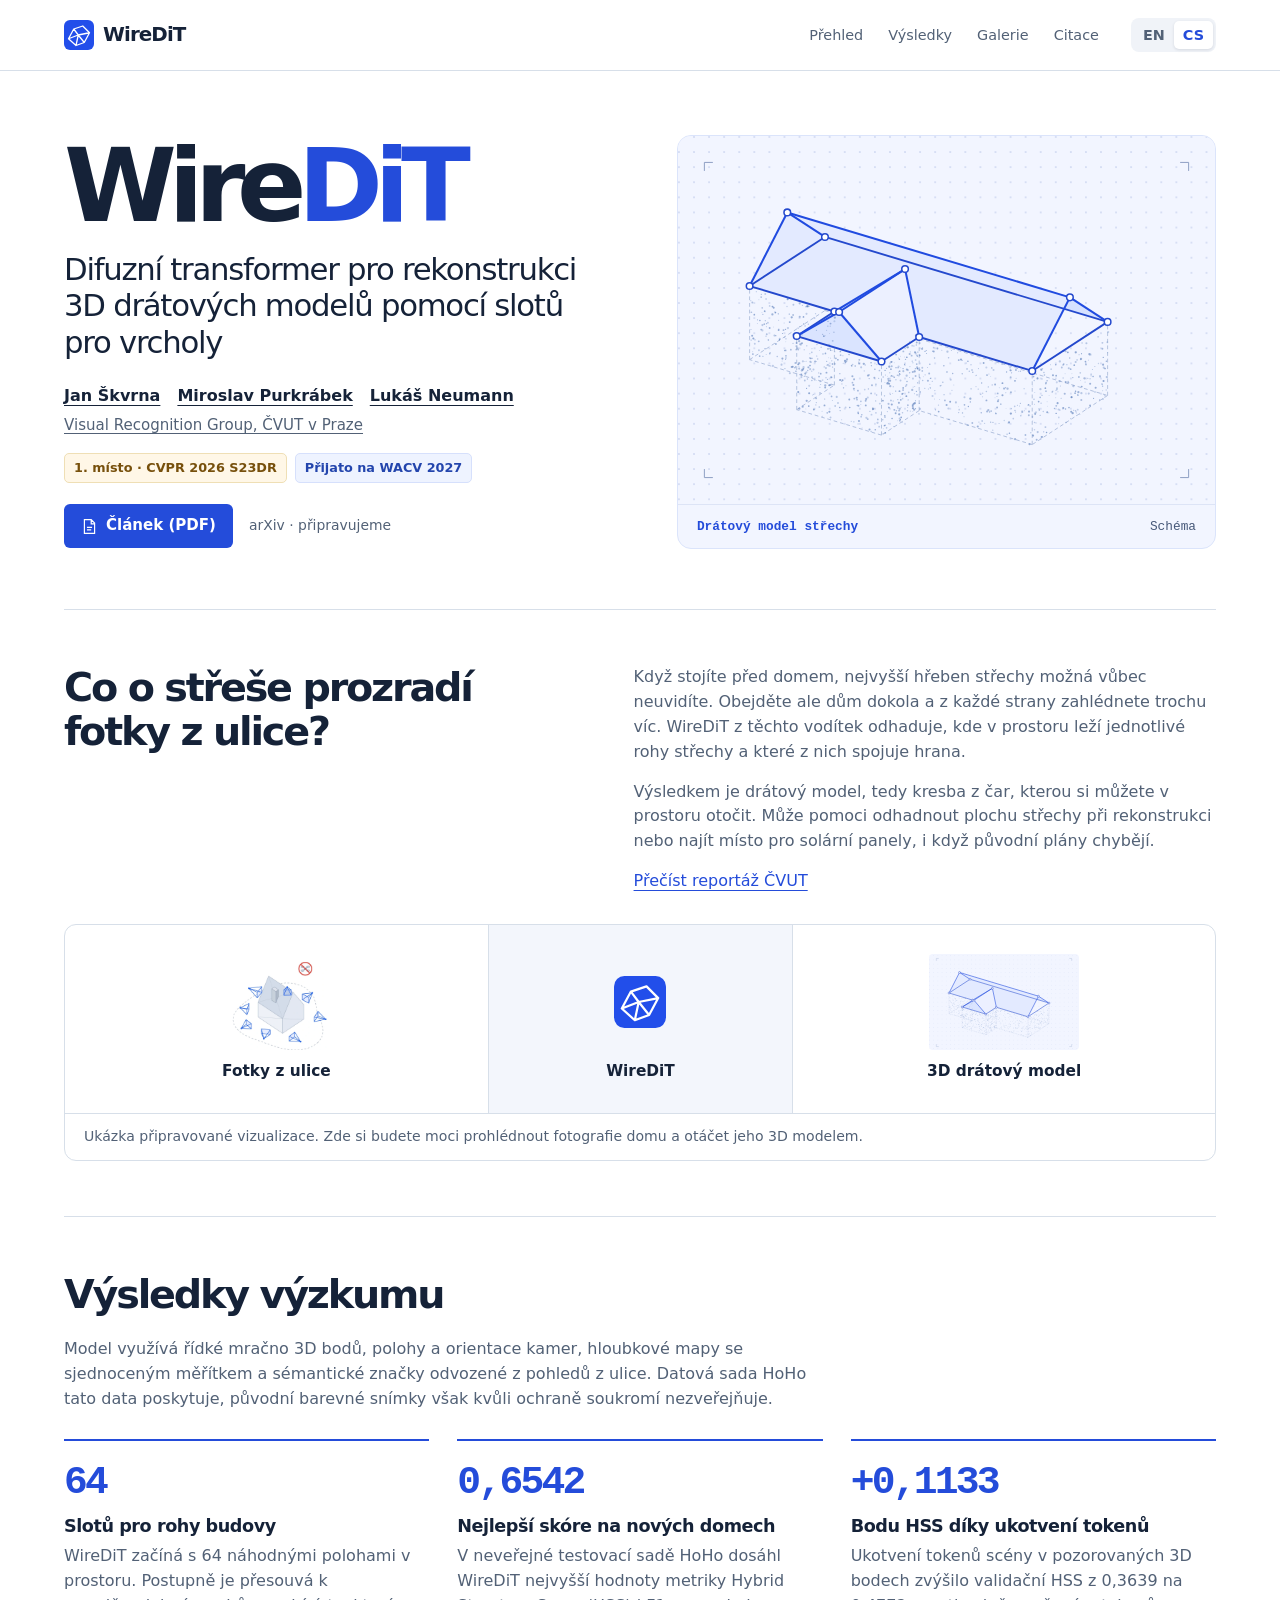
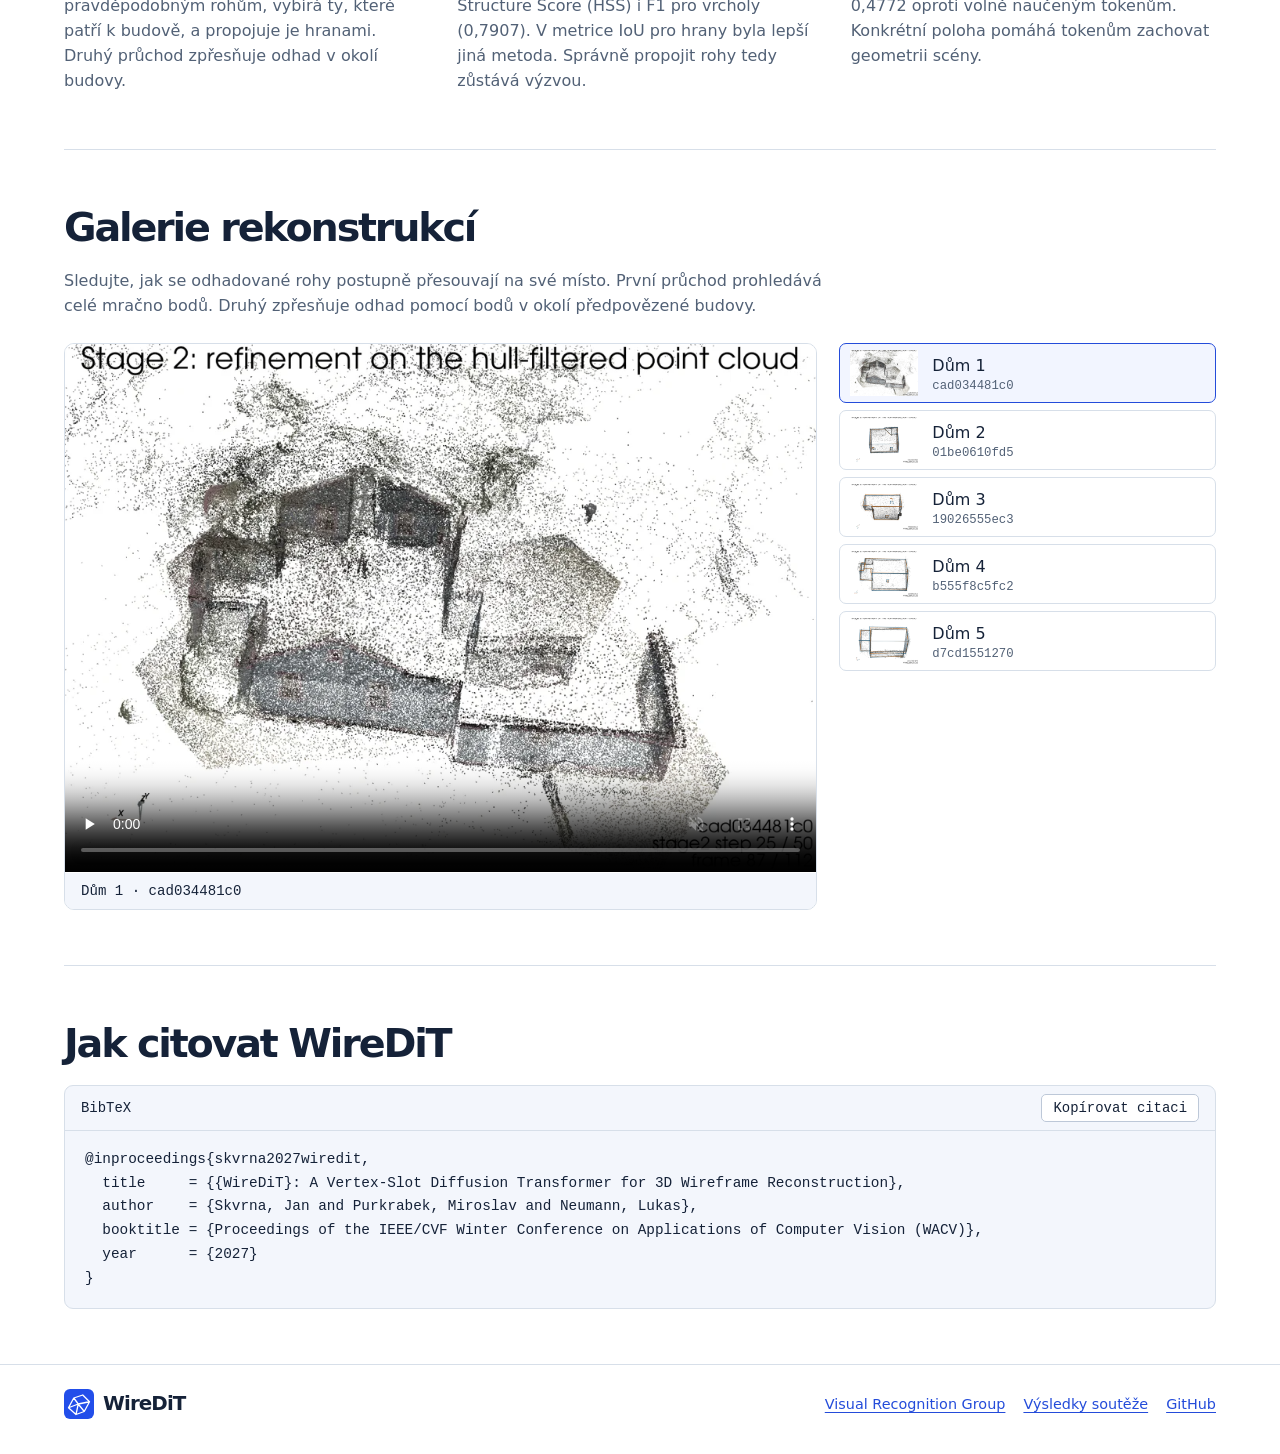
==== cs/index.html @ dc3fe250 "Publish the bilingual WireDiT project website and reconstruction gallery" ====
<!doctype html>
<html lang="cs">
<head>
<meta charset="utf-8">
<meta name="viewport" content="width=device-width,initial-scale=1">
<title>WireDiT · Difuzní transformer pro rekonstrukci 3D drátových modelů pomocí slotů pro vrcholy</title>
<meta name="description" content="WireDiT odhaduje rohy a hrany střechy ze záběrů pořízených z ulice. Prohlédněte si metodu a sledujte rekonstrukci pěti domů.">
<link rel="icon" href="../assets/mark.svg">
<link rel="stylesheet" href="../style.css">
<link rel="canonical" href="/WireDiT/cs/">
<link rel="alternate" hreflang="en" href="/WireDiT/">
<link rel="alternate" hreflang="cs" href="/WireDiT/cs/">
<script src="../language.js">
</script>
<script defer src="../site.js">
</script>
</head>
<body>
<header>
<div class="wrap top">
<a class="brand" href="#top">
<img alt="" src="../assets/mark.svg">WireDiT</a>
<nav aria-label="Sekce stránky">
<a href="#overview">Přehled</a>
<a href="#findings">Výsledky</a>
<a href="#gallery">Galerie</a>
<a href="#citation">Citace</a>
</nav>
<div class="lang" aria-label="Jazyk">
<a data-lang="en" lang="en" aria-label="English"  href="../?lang=en">EN</a>
<a data-lang="cs" lang="cs" aria-label="Čeština" aria-current="true" href="../cs/?lang=cs">CS</a>
</div>
</div>
</header>
<main class="wrap" id="top">
<section class="hero">
<div>
<h1>Wire<span>DiT</span>
</h1>
<p class="subtitle">Difuzní transformer pro rekonstrukci 3D drátových modelů pomocí slotů pro vrcholy</p>
<div class="authors">
<a href="https://jskvrna.github.io/">Jan Škvrna</a>
<a href="https://mirapurkrabek.github.io/">Miroslav Purkrábek</a>
<a href="https://cmp.felk.cvut.cz/~neumann/">Lukáš Neumann</a>
</div>
<a class="aff" href="https://vrg.fel.cvut.cz/">Visual Recognition Group, ČVUT v Praze</a>
<div class="badges">
<a class="badge award" href="https://s23dr.github.io/2026/prizes.html">1. místo · CVPR 2026 S23DR</a>
<span class="badge">Přijato na WACV 2027</span>
</div>
<div class="actions">
<a class="button" href="../assets/WireDiT.pdf">
<svg viewBox="0 0 20 20" fill="none" stroke="currentColor" stroke-width="1.4" aria-hidden="true">
<path d="M4 2h8l4 4v12H4z M12 2v5h4M7 11h6m-6 3h5"/>
</svg>Článek (PDF)</a>
<span class="pending">arXiv · připravujeme</span>
</div>
</div>
<figure>
<img src="../assets/roof.svg" width="570" height="390" style="height:auto" alt="Axonometrická kresba sedlové střechy s propojenými vrcholy a řídkým mračnem bodů fasády.">
<figcaption>
<span class="blue-line">Drátový model střechy</span>
<span>Schéma</span>
</figcaption>
</figure>
</section>
<section id="overview" class="section">
<div class="intro">
<h2>Co o střeše prozradí fotky z ulice?</h2>
<div>
<p>Když stojíte před domem, nejvyšší hřeben střechy možná vůbec neuvidíte. Obejděte ale dům dokola a z každé strany zahlédnete trochu víc. WireDiT z těchto vodítek odhaduje, kde v prostoru leží jednotlivé rohy střechy a které z nich spojuje hrana.</p>
<p>Výsledkem je drátový model, tedy kresba z čar, kterou si můžete v prostoru otočit. Může pomoci odhadnout plochu střechy při rekonstrukci nebo najít místo pro solární panely, i když původní plány chybějí.</p>
<a href="https://fel.cvut.cz/cs/aktualne/novinky/84587-staci-vyfotit-dum-a-ai-dopocita-strechu-doktorandi-fel-cvut-zvitezili-v-prestizni-svetove-soutezi">Přečíst reportáž ČVUT</a>
</div>
</div>
<figure class="pipeline">
<div class="stages">
<div class="stage">
<img src="../assets/paper-capture.webp" alt="">
<b>Fotky z ulice</b>
</div>
<div class="stage mid">
<img alt="" src="../assets/mark.svg">
<b>WireDiT</b>
</div>
<div class="stage out">
<img src="../assets/roof.svg" alt="">
<b>3D drátový model</b>
</div>
</div>
<figcaption>Ukázka připravované vizualizace. Zde si budete moci prohlédnout fotografie domu a otáčet jeho 3D modelem.</figcaption>
</figure>
</section>
<section class="section" id="findings">
<h2>Výsledky výzkumu</h2>
<p>Model využívá řídké mračno 3D bodů, polohy a orientace kamer, hloubkové mapy se sjednoceným měřítkem a sémantické značky odvozené z pohledů z ulice. Datová sada HoHo tato data poskytuje, původní barevné snímky však kvůli ochraně soukromí nezveřejňuje.</p>
<div class="findings">
<article class="finding">
<strong>64</strong>
<h3>Slotů pro rohy budovy</h3>
<p>WireDiT začíná s 64 náhodnými polohami v prostoru. Postupně je přesouvá k pravděpodobným rohům, vybírá ty, které patří k budově, a propojuje je hranami. Druhý průchod zpřesňuje odhad v okolí budovy.</p>
</article>
<article class="finding">
<strong>0,6542</strong>
<h3>Nejlepší skóre na nových domech</h3>
<p>V neveřejné testovací sadě HoHo dosáhl WireDiT nejvyšší hodnoty metriky Hybrid Structure Score (HSS) i F1 pro vrcholy (0,7907). V metrice IoU pro hrany byla lepší jiná metoda. Správně propojit rohy tedy zůstává výzvou.</p>
</article>
<article class="finding">
<strong>+0,1133</strong>
<h3>Bodu HSS díky ukotvení tokenů</h3>
<p>Ukotvení tokenů scény v pozorovaných 3D bodech zvýšilo validační HSS z 0,3639 na 0,4772 oproti volně naučeným tokenům. Konkrétní poloha pomáhá tokenům zachovat geometrii scény.</p>
</article>
</div>
</section>
<section class="section" id="gallery">
<h2>Galerie rekonstrukcí</h2>
<p>Sledujte, jak se odhadované rohy postupně přesouvají na své místo. První průchod prohledává celé mračno bodů. Druhý zpřesňuje odhad pomocí bodů v okolí předpovězené budovy.</p>
<div class="gallery" data-assets="../assets/">
<figure class="player">
<video controls playsinline muted loop preload="none" aria-labelledby="scene-title" poster="../assets/cad034481c0.webp" src="../assets/cad034481c0.mp4">
</video>
<figcaption id="scene-title" aria-live="polite">Dům 1 · cad034481c0</figcaption>
</figure>
<div class="choices" role="group" aria-label="Výběr rekonstrukce">
<button type="button" data-id="cad034481c0" data-label="Dům 1" aria-pressed="true">
<img alt="" loading="lazy" src="../assets/cad034481c0.webp">
<span>Dům 1<small>cad034481c0</small>
</span>
</button>
<button type="button" data-id="01be0610fd5" data-label="Dům 2" aria-pressed="false">
<img alt="" loading="lazy" src="../assets/01be0610fd5.webp">
<span>Dům 2<small>01be0610fd5</small>
</span>
</button>
<button type="button" data-id="19026555ec3" data-label="Dům 3" aria-pressed="false">
<img alt="" loading="lazy" src="../assets/19026555ec3.webp">
<span>Dům 3<small>19026555ec3</small>
</span>
</button>
<button type="button" data-id="b555f8c5fc2" data-label="Dům 4" aria-pressed="false">
<img alt="" loading="lazy" src="../assets/b555f8c5fc2.webp">
<span>Dům 4<small>b555f8c5fc2</small>
</span>
</button>
<button type="button" data-id="d7cd1551270" data-label="Dům 5" aria-pressed="false">
<img alt="" loading="lazy" src="../assets/d7cd1551270.webp">
<span>Dům 5<small>d7cd1551270</small>
</span>
</button>
</div>
</div>
</section>
<section class="section" id="citation">
<h2>Jak citovat WireDiT</h2>
<div class="citation">
<div class="cithead">
<span>BibTeX</span>
<button id="copy" type="button" data-ok="Zkopírováno" data-fail="Označte text a zkopírujte jej" aria-live="polite">Kopírovat citaci</button>
</div>
<pre id="bib">@inproceedings{skvrna2027wiredit,
  title     = {{WireDiT}: A Vertex-Slot Diffusion Transformer for 3D Wireframe Reconstruction},
  author    = {Skvrna, Jan and Purkrabek, Miroslav and Neumann, Lukas},
  booktitle = {Proceedings of the IEEE/CVF Winter Conference on Applications of Computer Vision (WACV)},
  year      = {2027}
}</pre>
</div>
</section>
</main>
<footer>
<div class="wrap">
<a class="brand" href="#top">
<img alt="" src="../assets/mark.svg">WireDiT</a>
<div class="links">
<a href="https://vrg.fel.cvut.cz/">Visual Recognition Group</a>
<a href="https://s23dr.github.io/2026/prizes.html">Výsledky soutěže</a>
<a href="https://github.com/jskvrna/WireDiT">GitHub</a>
</div>
</div>
</footer>
</body>
</html>
---- style.css ----
:root {
  color-scheme:light;
  --ink:#152238;
  --blue:#244cda;
  --muted:#526176;
  --line:#d7dfe9;
  --panel:#f3f6fc;
  --mono:ui-monospace,SFMono-Regular,Consolas,monospace;
}
* {
  box-sizing:border-box;
}
html {
  scroll-behavior:smooth;
  scroll-padding-top:20px;
}
body {
  margin:0;
  background:#fff;
  color:var(--ink);
  font:16px/1.56 system-ui,-apple-system,BlinkMacSystemFont,"Segoe UI",sans-serif;
}
a {
  color:var(--blue);
  text-underline-offset:.22em;
}
a:hover {
  text-decoration:underline;
}
button,a {
  touch-action:manipulation;
}
button {
  cursor:pointer;
  font:inherit;
}
a:focus-visible,button:focus-visible,summary:focus-visible {
  outline:3px solid #f79538;
  outline-offset:4px;
}
.wrap {
  width:min(1180px,90%);
  margin:auto;
}
header {
  border-bottom:1px solid var(--line);
}
.top {
  min-height:70px;
  display:flex;
  align-items:center;
  gap:32px;
}
.brand {
  display:inline-flex;
  align-items:center;
  gap:9px;
  font-weight:780;
  letter-spacing:-.045em;
  color:var(--ink);
  font-size:1.24rem;
  text-decoration:none;
}
.brand img {
  width:30px;
}
nav {
  display:flex;
  gap:25px;
  margin-left:auto;
}
nav a,.lang a {
  color:var(--muted);
  font-size:.9rem;
  text-decoration:none;
}
.lang {
  display:flex;
  padding:3px;
  background:#f0f3f8;
  border-radius:8px;
}
.lang a {
  padding:3px 9px;
  border-radius:5px;
  font-weight:640;
}
.lang [aria-current] {
  color:var(--blue);
  background:white;
  box-shadow:0 1px 3px #15223820;
}
.hero {
  display:grid;
  grid-template-columns:1.03fr 1fr;
  align-items:center;
  gap:5%;
  padding:64px 0 60px;
}
.hero h1 {
  font-size:clamp(4rem,8vw,7.5rem);
  line-height:.98;
  letter-spacing:-.083em;
  margin:0 0 15px;
  font-weight:750;
}
.hero h1 span {
  color:var(--blue);
}
.subtitle {
  font-size:clamp(1.45rem,2.4vw,2.1rem);
  line-height:1.18;
  letter-spacing:-.041em;
  font-weight:540;
  margin:0 0 24px;
  max-width:28ch;
}
.authors {
  display:flex;
  flex-wrap:wrap;
  gap:4px 17px;
}
.authors a {
  font-weight:620;
  color:var(--ink);
}
.aff {
  display:inline-block;
  color:var(--muted);
  font-size:.94rem;
  margin:5px 0 16px;
}
.badges,.actions {
  display:flex;
  gap:8px;
  align-items:center;
  flex-wrap:wrap;
}
.badge {
  font-size:.8rem;
  font-weight:650;
  text-decoration:none;
  border:1px solid #d6e0fc;
  border-radius:5px;
  padding:4px 9px;
  background:#eef3ff;
  color:#2345ad;
}
.award {
  background:#fff7e7;
  border-color:#efdfb5;
  color:#77500c;
}
.actions {
  margin-top:21px;
  gap:16px;
}
.button {
  display:inline-flex;
  align-items:center;
  gap:8px;
  background:var(--blue);
  color:white;
  padding:10px 17px;
  border-radius:6px;
  font-weight:630;
  font-size:.94rem;
  text-decoration:none;
}
.button:hover {
  background:#193bad;
  text-decoration:none;
}
.button svg {
  width:17px;
}
.pending {
  color:var(--muted);
  font-size:.87rem;
}
.hero figure {
  margin:0;
  background:#f2f5ff;
  border:1px solid #dbe4fb;
  border-radius:14px;
  overflow:hidden;
}
.hero figure img {
  width:100%;
  display:block;
}
.hero figcaption {
  padding:12px 19px;
  border-top:1px solid #dde4f6;
  display:flex;
  gap:15px;
  justify-content:space-between;
  font:.8rem/1.5 var(--mono);
  color:#465879;
}
.blue-line {
  font-weight:700;
  color:var(--blue);
}
.section {
  padding:55px 0;
  border-top:1px solid var(--line);
}
h2 {
  font-size:clamp(1.85rem,3.1vw,2.75rem);
  letter-spacing:-.055em;
  line-height:1.12;
  margin:0 0 20px;
  font-weight:670;
}
h3 {
  line-height:1.25;
  letter-spacing:-.025em;
}
.intro {
  display:grid;
  grid-template-columns:1fr 1.22fr;
  gap:8%;
  align-items:start;
}
.intro h2 {
  max-width:18ch;
}
.intro p,.section>p {
  margin:0 0 15px;
  max-width:75ch;
  color:var(--muted);
}
.pipeline {
  margin:30px 0 0;
  border:1px solid var(--line);
  border-radius:12px;
  overflow:hidden;
}
.stages {
  display:grid;
  grid-template-columns:1fr .72fr 1fr;
}
.stage {
  display:flex;
  flex-direction:column;
  align-items:center;
  justify-content:center;
  min-height:188px;
  padding:18px;
  gap:10px;
  text-align:center;
}
.stage+.stage {
  border-left:1px solid var(--line);
}
.stage img {
  height:96px;
  max-width:100%;
  object-fit:contain;
}
.stage.mid {
  background:var(--panel);
}
.stage.mid img {
  height:52px;
  margin:22px 0;
}
.stage b {
  font-size:.96rem;
}
.stage.out img {
  width:150px;
  object-fit:cover;
  border-radius:4px;
}
.pipeline figcaption {
  padding:12px 19px;
  border-top:1px solid var(--line);
  font-size:.88rem;
  color:var(--muted);
}
.findings {
  display:grid;
  grid-template-columns:repeat(3,1fr);
  gap:28px;
  margin-top:27px;
}
.finding {
  border-top:2px solid var(--blue);
  padding-top:18px;
}
.finding strong {
  display:block;
  font:600 clamp(1.8rem,3.1vw,2.75rem)/1.2 var(--mono);
  color:var(--blue);
  letter-spacing:-.07em;
}
.finding h3 {
  font-size:1.1rem;
  margin:10px 0 6px;
}
.finding p {
  margin:0;
  color:var(--muted);
}
.gallery {
  display:grid;
  grid-template-columns:2fr 1fr;
  gap:22px;
  margin-top:24px;
}
.player {
  border:1px solid var(--line);
  border-radius:10px;
  overflow:hidden;
  align-self:start;
  margin:0;
  background:white;
}
.player video {
  display:block;
  width:100%;
  aspect-ratio:1280/900;
}
.player figcaption {
  background:var(--panel);
  padding:10px 16px;
  font: .88rem var(--mono);
}
.choices {
  display:flex;
  flex-direction:column;
  gap:7px;
}
.choices button {
  display:flex;
  align-items:center;
  gap:14px;
  text-align:left;
  border:1px solid var(--line);
  border-radius:7px;
  background:white;
  color:var(--ink);
  padding:6px 10px;
}
.choices button[aria-pressed=true] {
  border-color:var(--blue);
  background:#f2f5ff;
}
.choices img {
  width:68px;
  height:46px;
  object-fit:cover;
}
.choices small {
  display:block;
  color:var(--muted);
  font: .77rem var(--mono);
}
.citation {
  background:var(--panel);
  border:1px solid var(--line);
  border-radius:9px;
  overflow:hidden;
}
.cithead {
  display:flex;
  justify-content:space-between;
  align-items:center;
  border-bottom:1px solid var(--line);
  padding:8px 16px;
  font: .87rem var(--mono);
}
.cithead button {
  background:white;
  border:1px solid #bdc8d8;
  border-radius:5px;
  padding:5px 11px;
  color:var(--ink);
}
pre {
  font: .9rem/1.65 var(--mono);
  padding:17px 20px;
  margin:0;
  white-space:pre-wrap;
  overflow-wrap:anywhere;
}
footer {
  border-top:1px solid var(--line);
  padding:24px 0 35px;
  color:var(--muted);
}
footer .wrap {
  display:flex;
  align-items:center;
  justify-content:space-between;
  gap:18px;
  flex-wrap:wrap;
}
footer a {
  font-size:.9rem;
}
footer .links {
  display:flex;
  gap:18px;
  flex-wrap:wrap;
}
@media(max-width:850px) {
  .hero {
    gap:3%;
    padding:44px 0;
  }
  .findings {
    gap:17px;
  }
  .top {
    gap:18px;
  }
  nav {
    gap:15px;
  }
  .intro {
    gap:4%;
  }
  .gallery {
    grid-template-columns:1.7fr 1fr;
  }
}
@media(max-width:680px) {
  .wrap {
    width:90%;
  }
  .top {
    min-height:58px;
    flex-wrap:wrap;
    gap:0;
  }
  .lang {
    margin-left:auto;
  }
  nav {
    order:3;
    flex-basis:100%;
    justify-content:space-between;
    margin:0;
    padding:7px 0 10px;
    gap:5px;
  }
  .brand,.lang {
    margin-top:9px;
  }
  .hero {
    grid-template-columns:1fr;
    gap:26px;
    padding:36px 0;
  }
  .hero figure {
    width:100%;
  }
  .hero figure img {
    max-height:300px;
  }
  .section {
    padding:36px 0;
  }
  .intro,.gallery,.findings {
    grid-template-columns:1fr;
    gap:15px;
  }
  .intro h2 {
    max-width:none;
    margin-bottom:0;
  }
  .stage {
    padding:8px;
    min-height:125px;
  }
  .stage img {
    height:61px;
  }
  .stage.mid img {
    height:35px;
    margin:13px 0;
  }
  .stage b {
    font-size:.82rem;
  }
  .stages {
    grid-template-columns:1fr .8fr 1fr;
  }
  .choices {
    display:grid;
    grid-template-columns:repeat(auto-fit,minmax(125px,1fr));
  }
  .choices img {
    width:40px;
    height:31px;
  }
  .choices button {
    padding:5px;
    gap:5px;
  }
  .choices small {
    font-size:.65rem;
  }
  .findings {
    gap:24px;
  }
  .authors {
    gap:3px 12px;
  }
}
@media(prefers-reduced-motion:reduce) {
  html {
    scroll-behavior:auto;
  }
}
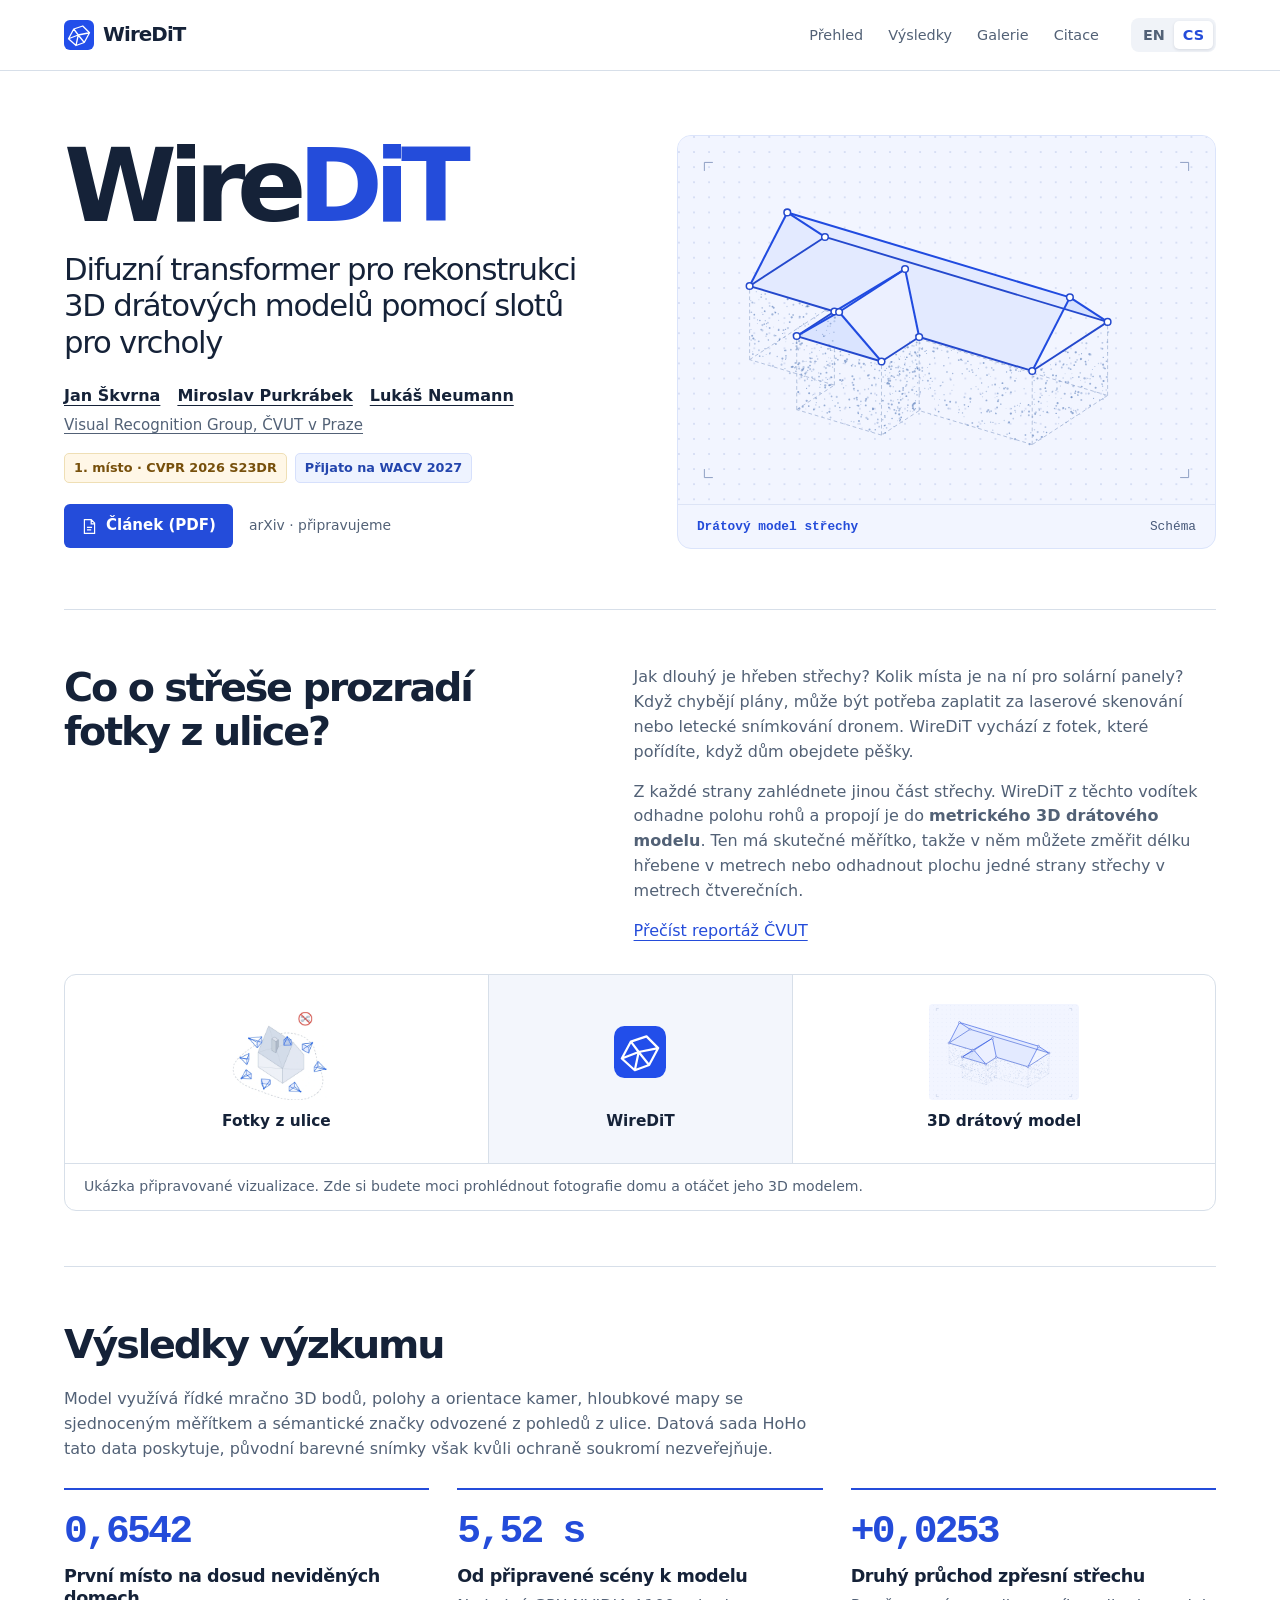
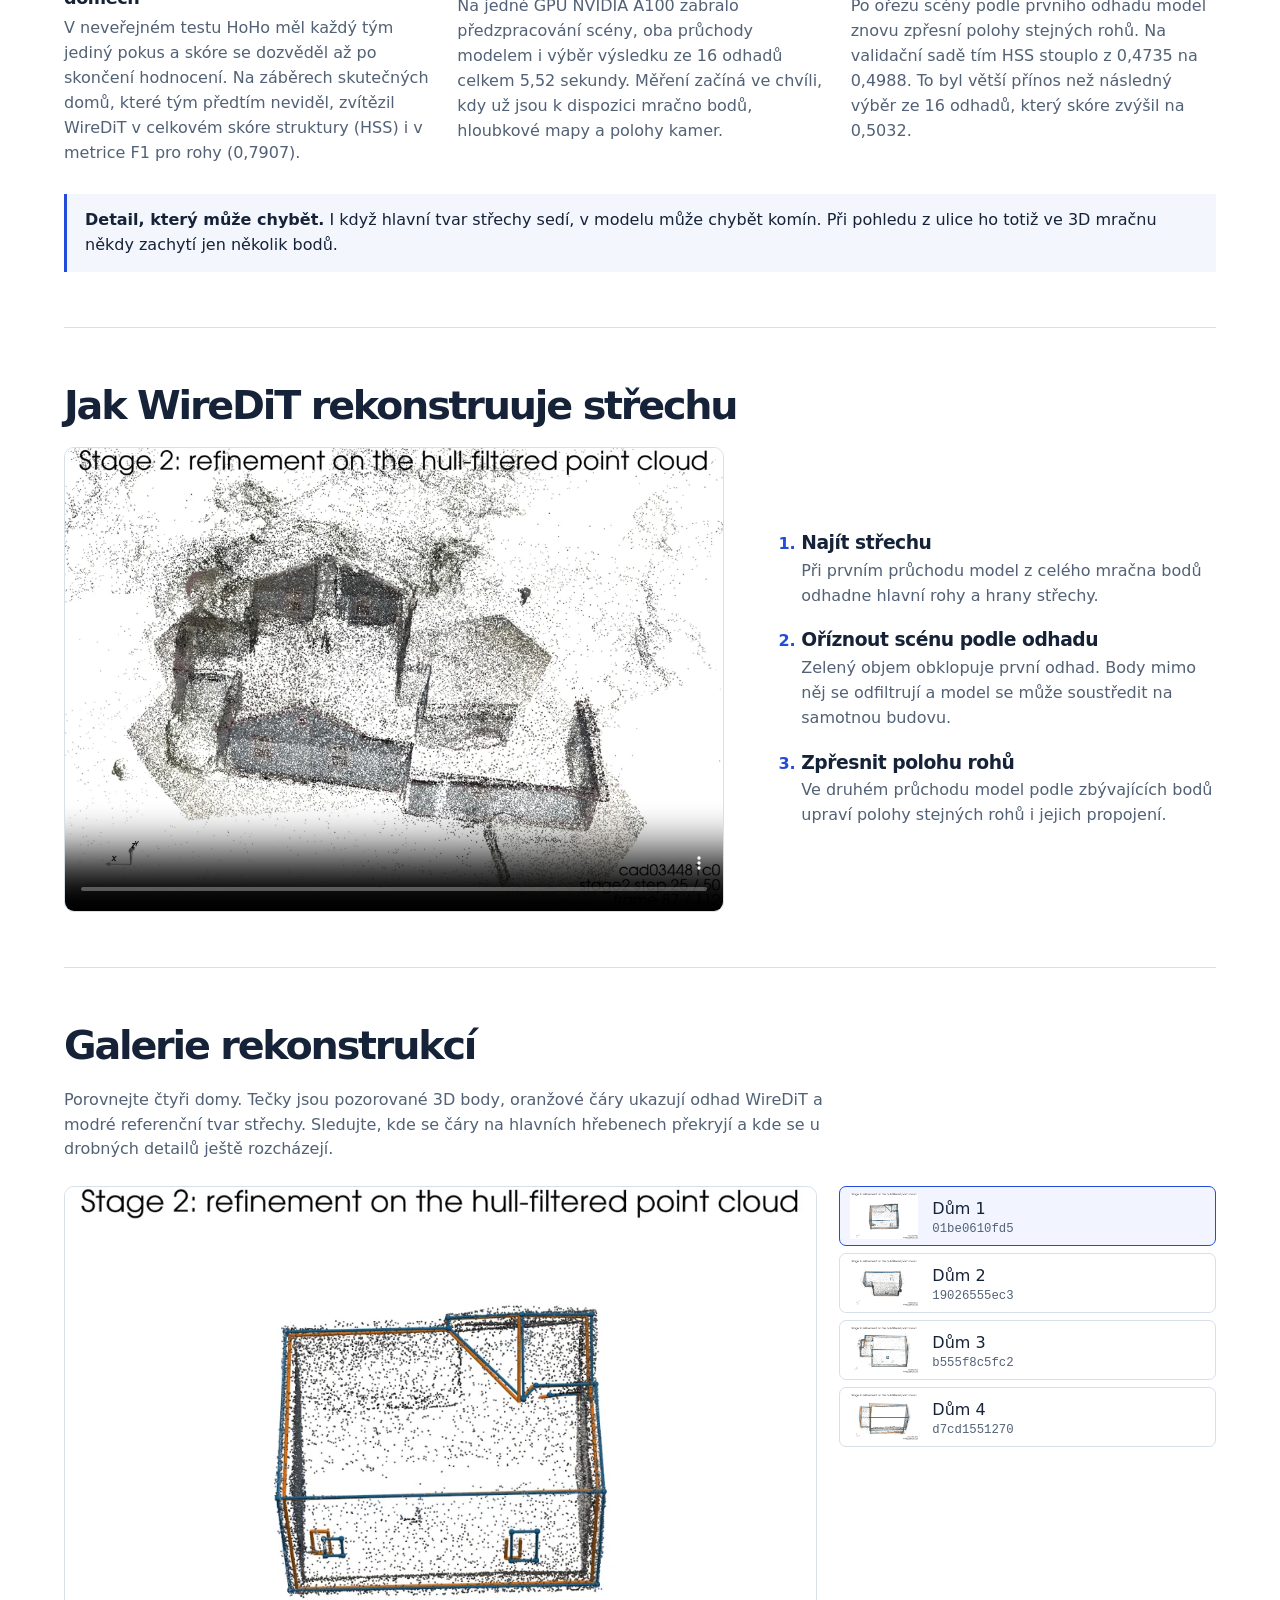
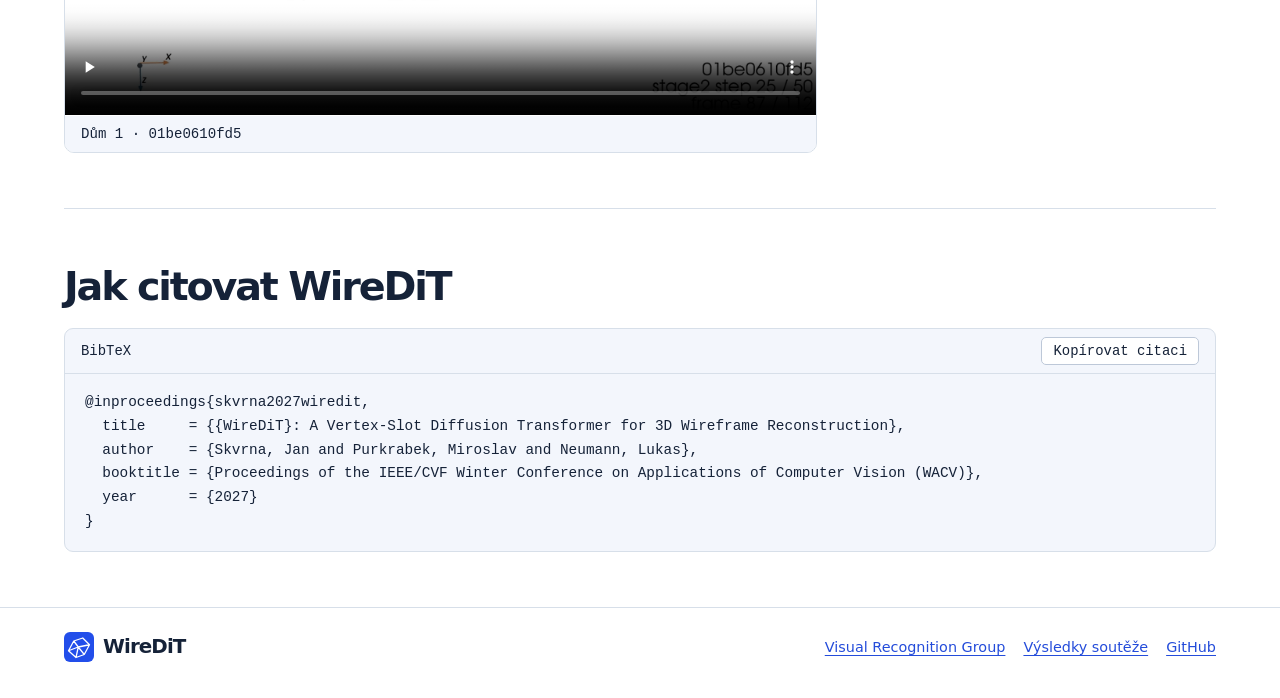
==== commit 24ed3ddc: "Explain metric roof reconstruction and separate the pipeline walkthrough from the gallery" ====
--- a/cs/index.html
+++ b/cs/index.html
@@ -68,8 +68,8 @@
 <div class="intro">
 <h2>Co o střeše prozradí fotky z ulice?</h2>
 <div>
-<p>Když stojíte před domem, nejvyšší hřeben střechy možná vůbec neuvidíte. Obejděte ale dům dokola a z každé strany zahlédnete trochu víc. WireDiT z těchto vodítek odhaduje, kde v prostoru leží jednotlivé rohy střechy a které z nich spojuje hrana.</p>
-<p>Výsledkem je drátový model, tedy kresba z čar, kterou si můžete v prostoru otočit. Může pomoci odhadnout plochu střechy při rekonstrukci nebo najít místo pro solární panely, i když původní plány chybějí.</p>
+<p>Jak dlouhý je hřeben střechy? Kolik místa je na ní pro solární panely? Když chybějí plány, může být potřeba zaplatit za laserové skenování nebo letecké snímkování dronem. WireDiT vychází z fotek, které pořídíte, když dům obejdete pěšky.</p>
+<p>Z každé strany zahlédnete jinou část střechy. WireDiT z těchto vodítek odhadne polohu rohů a propojí je do <strong>metrického 3D drátového modelu</strong>. Ten má skutečné měřítko, takže v něm můžete změřit délku hřebene v metrech nebo odhadnout plochu jedné strany střechy v metrech čtverečních.</p>
 <a href="https://fel.cvut.cz/cs/aktualne/novinky/84587-staci-vyfotit-dum-a-ai-dopocita-strechu-doktorandi-fel-cvut-zvitezili-v-prestizni-svetove-soutezi">Přečíst reportáž ČVUT</a>
 </div>
 </div>
@@ -96,55 +96,58 @@
 <p>Model využívá řídké mračno 3D bodů, polohy a orientace kamer, hloubkové mapy se sjednoceným měřítkem a sémantické značky odvozené z pohledů z ulice. Datová sada HoHo tato data poskytuje, původní barevné snímky však kvůli ochraně soukromí nezveřejňuje.</p>
 <div class="findings">
 <article class="finding">
-<strong>64</strong>
-<h3>Slotů pro rohy budovy</h3>
-<p>WireDiT začíná s 64 náhodnými polohami v prostoru. Postupně je přesouvá k pravděpodobným rohům, vybírá ty, které patří k budově, a propojuje je hranami. Druhý průchod zpřesňuje odhad v okolí budovy.</p>
+<strong>0,6542</strong>
+<h3>První místo na dosud neviděných domech</h3>
+<p>V neveřejném testu HoHo měl každý tým jediný pokus a skóre se dozvěděl až po skončení hodnocení. Na záběrech skutečných domů, které tým předtím neviděl, zvítězil WireDiT v celkovém skóre struktury (HSS) i v metrice F1 pro rohy (0,7907).</p>
 </article>
 <article class="finding">
-<strong>0,6542</strong>
-<h3>Nejlepší skóre na nových domech</h3>
-<p>V neveřejné testovací sadě HoHo dosáhl WireDiT nejvyšší hodnoty metriky Hybrid Structure Score (HSS) i F1 pro vrcholy (0,7907). V metrice IoU pro hrany byla lepší jiná metoda. Správně propojit rohy tedy zůstává výzvou.</p>
+<strong>5,52 s</strong>
+<h3>Od připravené scény k modelu</h3>
+<p>Na jedné GPU NVIDIA A100 zabralo předzpracování scény, oba průchody modelem i výběr výsledku ze 16 odhadů celkem 5,52 sekundy. Měření začíná ve chvíli, kdy už jsou k dispozici mračno bodů, hloubkové mapy a polohy kamer.</p>
 </article>
 <article class="finding">
-<strong>+0,1133</strong>
-<h3>Bodu HSS díky ukotvení tokenů</h3>
-<p>Ukotvení tokenů scény v pozorovaných 3D bodech zvýšilo validační HSS z 0,3639 na 0,4772 oproti volně naučeným tokenům. Konkrétní poloha pomáhá tokenům zachovat geometrii scény.</p>
+<strong>+0,0253</strong>
+<h3>Druhý průchod zpřesní střechu</h3>
+<p>Po ořezu scény podle prvního odhadu model znovu zpřesní polohy stejných rohů. Na validační sadě tím HSS stouplo z 0,4735 na 0,4988. To byl větší přínos než následný výběr ze 16 odhadů, který skóre zvýšil na 0,5032.</p>
 </article>
+</div>
+<aside class="limit"><strong>Detail, který může chybět.</strong> I když hlavní tvar střechy sedí, v modelu může chybět komín. Při pohledu z ulice ho totiž ve 3D mračnu někdy zachytí jen několik bodů.</aside>
+</section>
+<section class="section" id="walkthrough">
+<h2 id="walk-title">Jak WireDiT rekonstruuje střechu</h2>
+<div class="walkthrough">
+<figure class="player"><video controls playsinline muted loop preload="none" aria-labelledby="walk-title" poster="../assets/cad034481c0.webp" src="../assets/cad034481c0.mp4"></video></figure>
+<ol><li><h3>Najít střechu</h3><p>Při prvním průchodu model z celého mračna bodů odhadne hlavní rohy a hrany střechy.</p></li><li><h3>Oříznout scénu podle odhadu</h3><p>Zelený objem obklopuje první odhad. Body mimo něj se odfiltrují a model se může soustředit na samotnou budovu.</p></li><li><h3>Zpřesnit polohu rohů</h3><p>Ve druhém průchodu model podle zbývajících bodů upraví polohy stejných rohů i jejich propojení.</p></li></ol>
 </div>
 </section>
 <section class="section" id="gallery">
 <h2>Galerie rekonstrukcí</h2>
-<p>Sledujte, jak se odhadované rohy postupně přesouvají na své místo. První průchod prohledává celé mračno bodů. Druhý zpřesňuje odhad pomocí bodů v okolí předpovězené budovy.</p>
+<p>Porovnejte čtyři domy. Tečky jsou pozorované 3D body, oranžové čáry ukazují odhad WireDiT a modré referenční tvar střechy. Sledujte, kde se čáry na hlavních hřebenech překryjí a kde se u drobných detailů ještě rozcházejí.</p>
 <div class="gallery" data-assets="../assets/">
 <figure class="player">
-<video controls playsinline muted loop preload="none" aria-labelledby="scene-title" poster="../assets/cad034481c0.webp" src="../assets/cad034481c0.mp4">
+<video controls playsinline muted loop preload="none" aria-labelledby="scene-title" poster="../assets/01be0610fd5.webp" src="../assets/01be0610fd5.mp4">
 </video>
-<figcaption id="scene-title" aria-live="polite">Dům 1 · cad034481c0</figcaption>
+<figcaption id="scene-title" aria-live="polite">Dům 1 · 01be0610fd5</figcaption>
 </figure>
 <div class="choices" role="group" aria-label="Výběr rekonstrukce">
-<button type="button" data-id="cad034481c0" data-label="Dům 1" aria-pressed="true">
-<img alt="" loading="lazy" src="../assets/cad034481c0.webp">
-<span>Dům 1<small>cad034481c0</small>
+<button type="button" data-id="01be0610fd5" data-label="Dům 1" aria-pressed="true">
+<img alt="" loading="lazy" src="../assets/01be0610fd5.webp">
+<span>Dům 1<small>01be0610fd5</small>
 </span>
 </button>
-<button type="button" data-id="01be0610fd5" data-label="Dům 2" aria-pressed="false">
-<img alt="" loading="lazy" src="../assets/01be0610fd5.webp">
-<span>Dům 2<small>01be0610fd5</small>
+<button type="button" data-id="19026555ec3" data-label="Dům 2" aria-pressed="false">
+<img alt="" loading="lazy" src="../assets/19026555ec3.webp">
+<span>Dům 2<small>19026555ec3</small>
 </span>
 </button>
-<button type="button" data-id="19026555ec3" data-label="Dům 3" aria-pressed="false">
-<img alt="" loading="lazy" src="../assets/19026555ec3.webp">
-<span>Dům 3<small>19026555ec3</small>
+<button type="button" data-id="b555f8c5fc2" data-label="Dům 3" aria-pressed="false">
+<img alt="" loading="lazy" src="../assets/b555f8c5fc2.webp">
+<span>Dům 3<small>b555f8c5fc2</small>
 </span>
 </button>
-<button type="button" data-id="b555f8c5fc2" data-label="Dům 4" aria-pressed="false">
-<img alt="" loading="lazy" src="../assets/b555f8c5fc2.webp">
-<span>Dům 4<small>b555f8c5fc2</small>
-</span>
-</button>
-<button type="button" data-id="d7cd1551270" data-label="Dům 5" aria-pressed="false">
+<button type="button" data-id="d7cd1551270" data-label="Dům 4" aria-pressed="false">
 <img alt="" loading="lazy" src="../assets/d7cd1551270.webp">
-<span>Dům 5<small>d7cd1551270</small>
+<span>Dům 4<small>d7cd1551270</small>
 </span>
 </button>
 </div>
--- a/style.css
+++ b/style.css
@@ -516,3 +516,38 @@
     scroll-behavior:auto;
   }
 }
+.limit {
+  margin-top: 28px;
+  padding: 14px 18px;
+  border-left: 3px solid var(--blue);
+  background: var(--panel);
+}
+.walkthrough {
+  display: grid;
+  grid-template-columns: 1.5fr 1fr;
+  gap: clamp(20px, 4vw, 52px);
+  align-items: center;
+}
+.walkthrough ol {
+  padding-left: 1.6em;
+  margin: 0;
+}
+.walkthrough li::marker {
+  color: var(--blue);
+  font-weight: 650;
+}
+.walkthrough h3 {
+  margin: 0 0 4px;
+}
+.walkthrough li + li {
+  margin-top: 20px;
+}
+.walkthrough p {
+  margin: 0;
+  color: var(--muted);
+}
+@media (max-width: 680px) {
+  .walkthrough {
+    grid-template-columns: 1fr;
+  }
+}
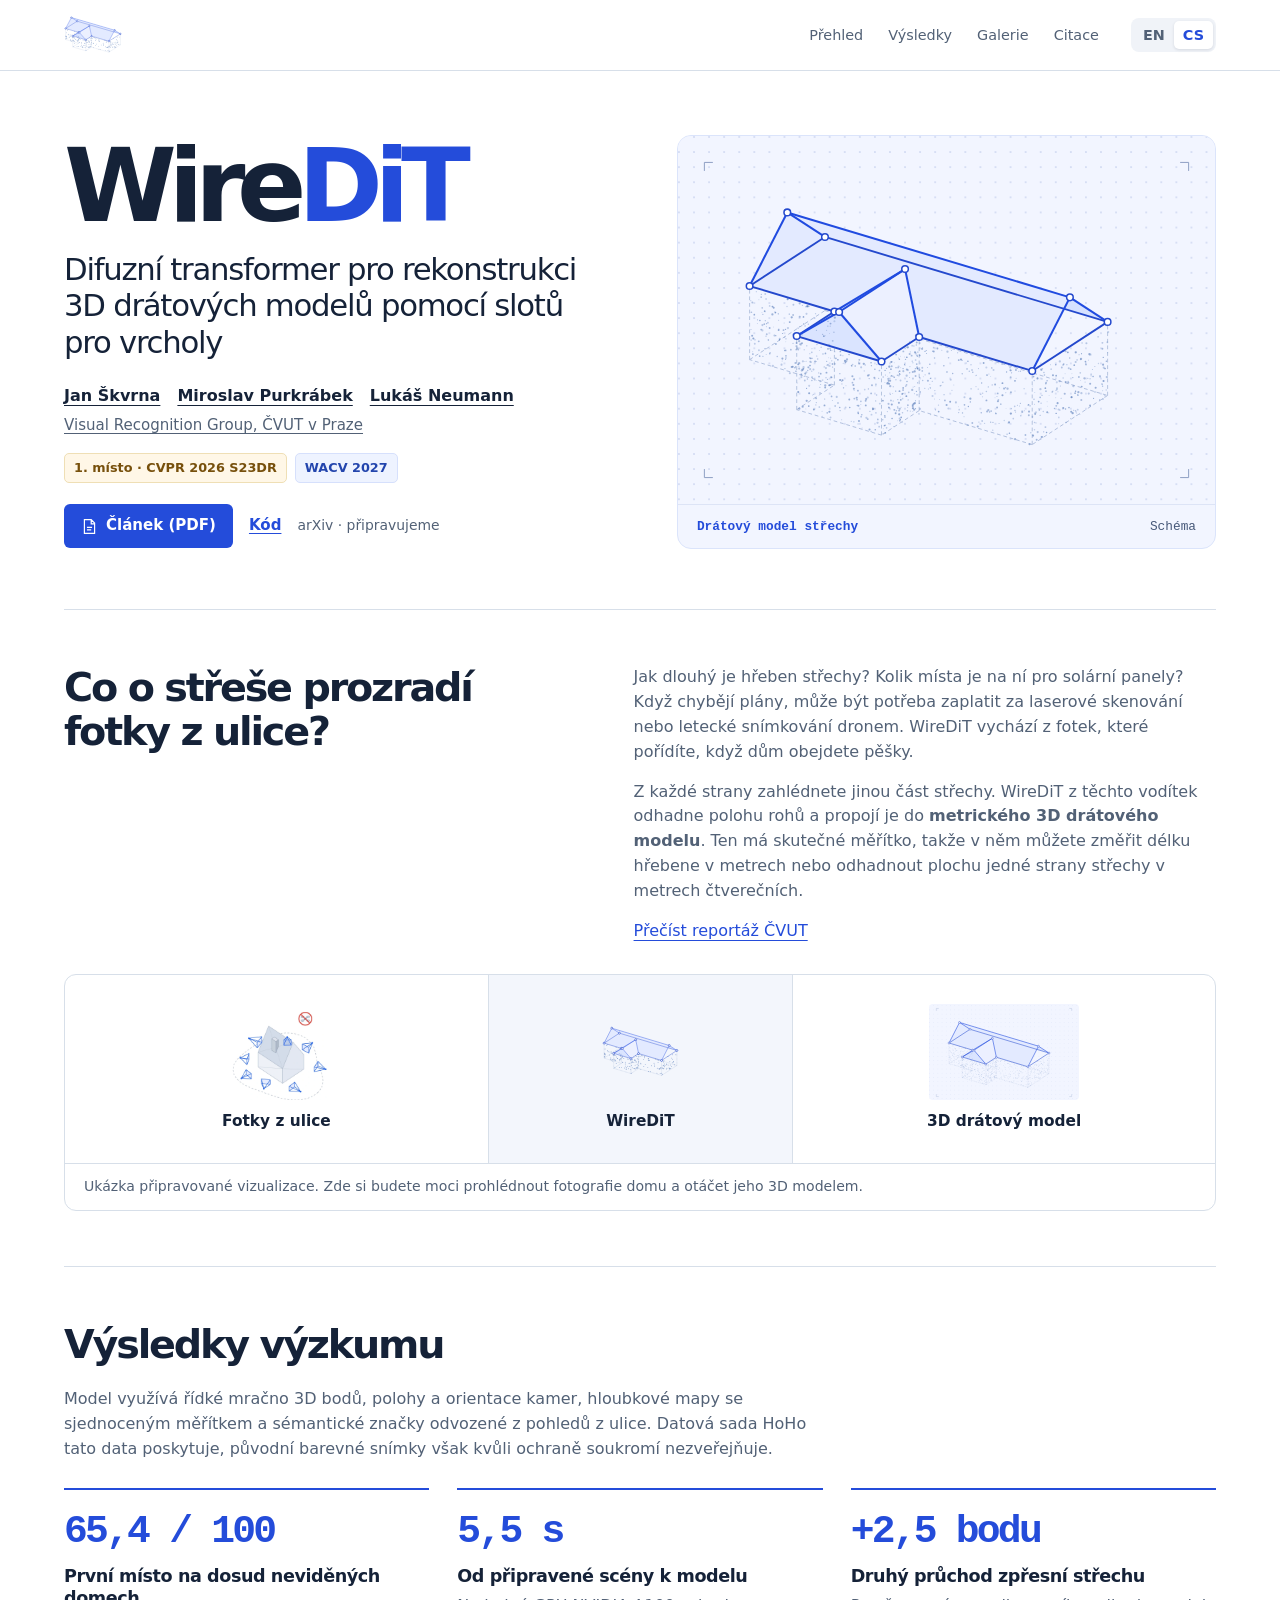
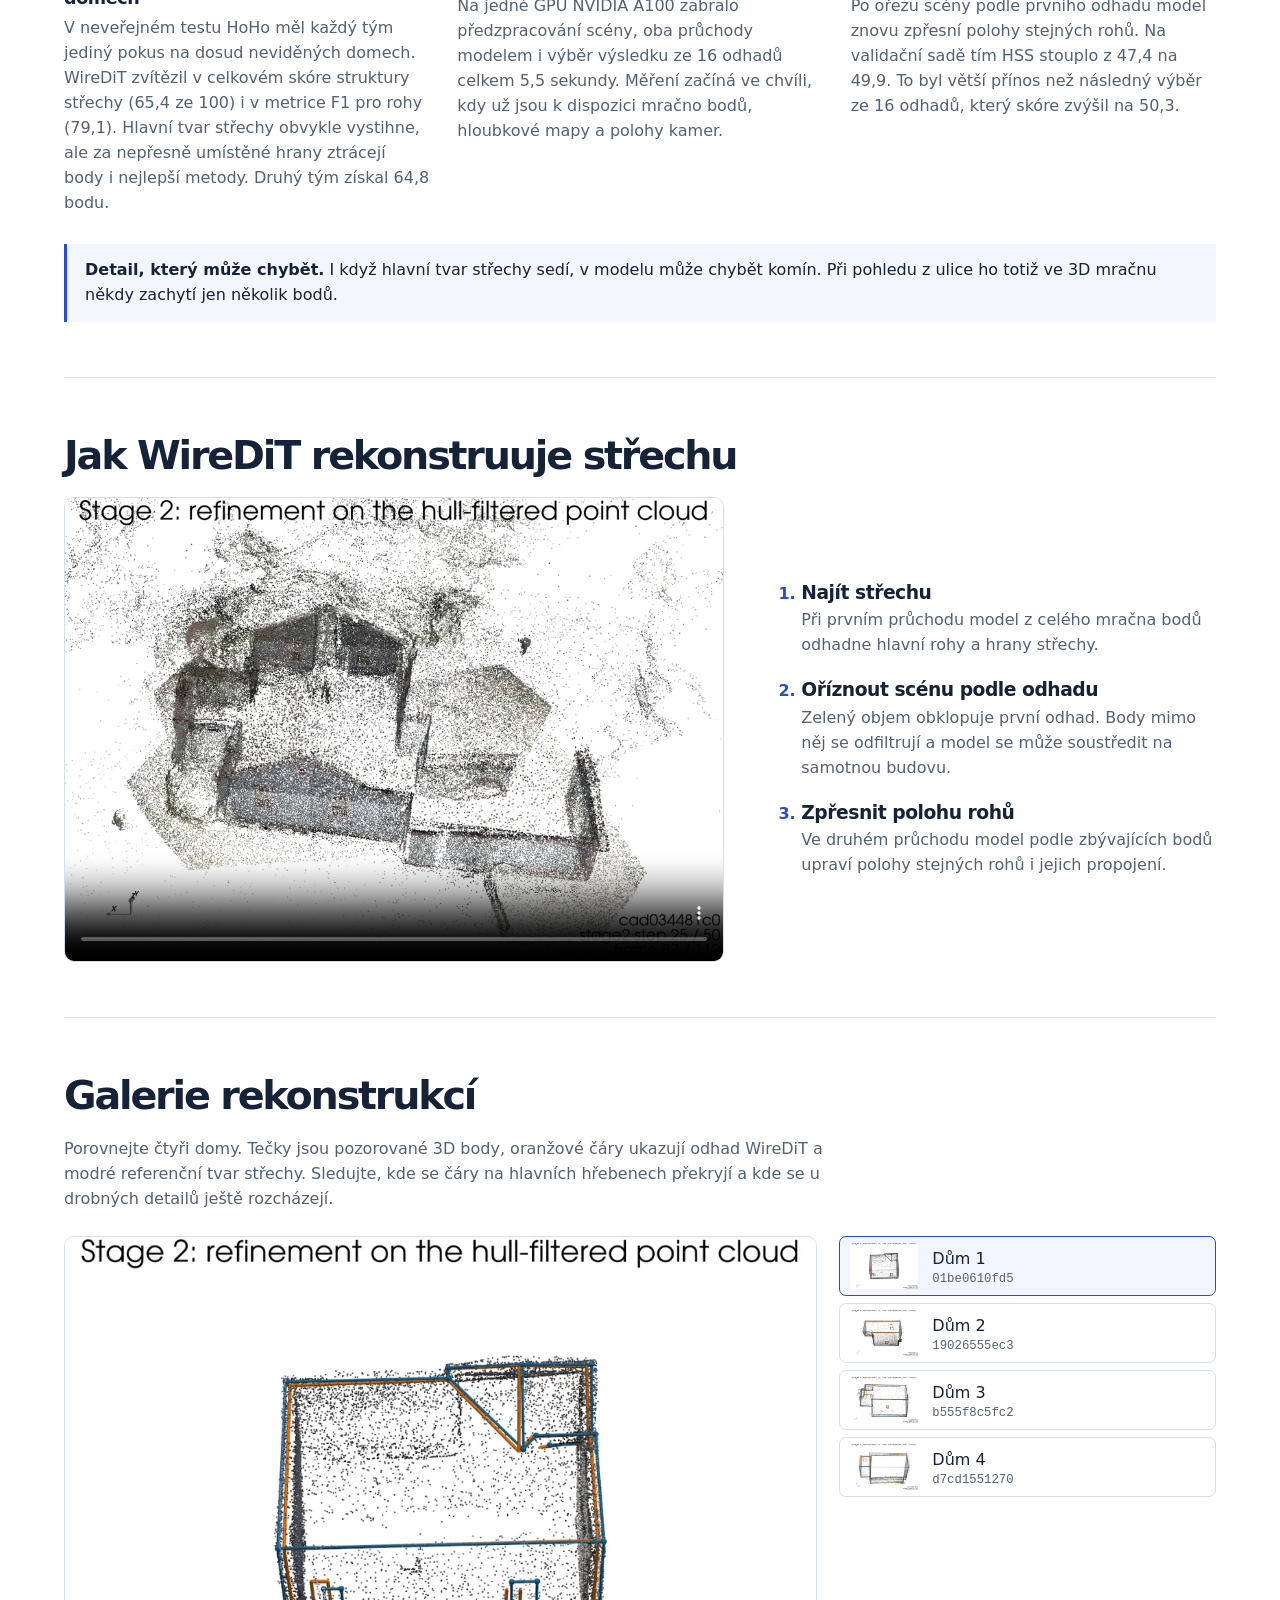
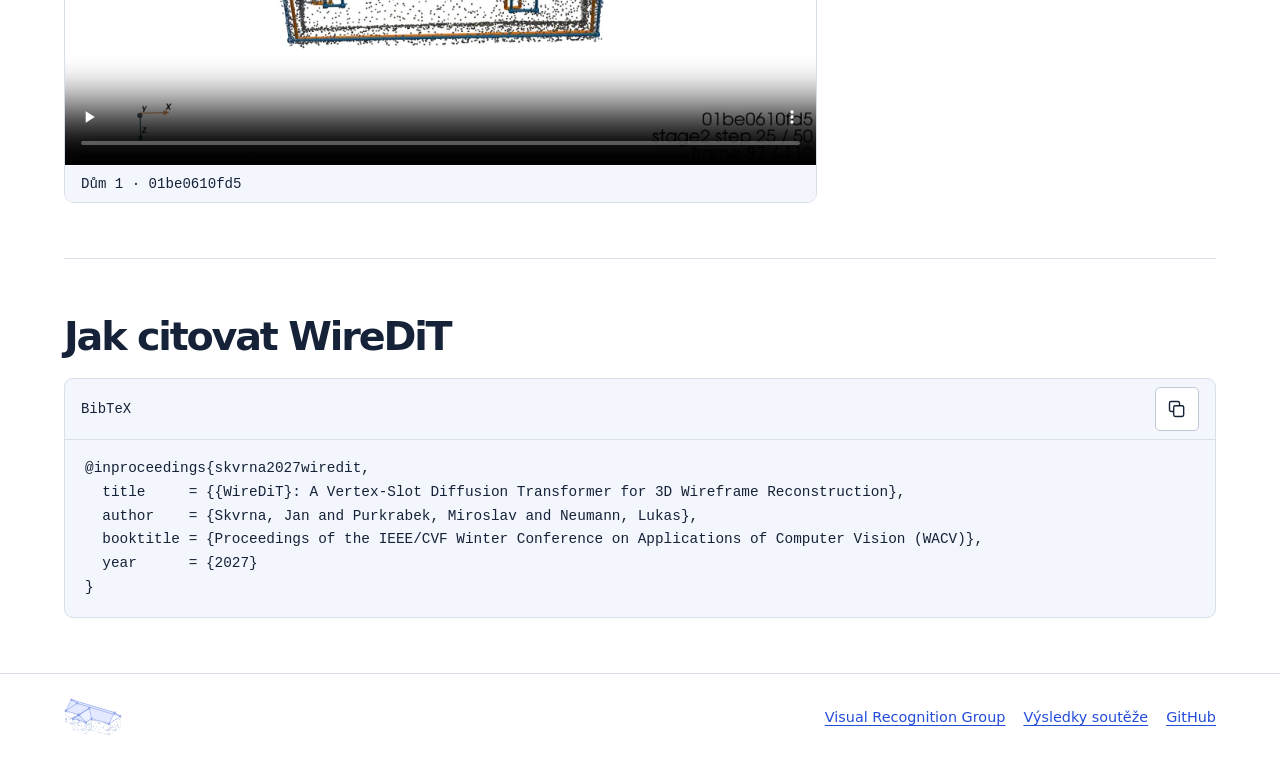
==== commit 4339337f: "Use roof point-cloud branding and clarify benchmark scores in both languages" ====
--- a/cs/index.html
+++ b/cs/index.html
@@ -5,7 +5,7 @@
 <meta name="viewport" content="width=device-width,initial-scale=1">
 <title>WireDiT · Difuzní transformer pro rekonstrukci 3D drátových modelů pomocí slotů pro vrcholy</title>
 <meta name="description" content="WireDiT odhaduje rohy a hrany střechy ze záběrů pořízených z ulice. Prohlédněte si metodu a sledujte rekonstrukci pěti domů.">
-<link rel="icon" href="../assets/mark.svg">
+<link rel="icon" href="../assets/house.svg">
 <link rel="stylesheet" href="../style.css">
 <link rel="canonical" href="/WireDiT/cs/">
 <link rel="alternate" hreflang="en" href="/WireDiT/">
@@ -18,8 +18,8 @@
 <body>
 <header>
 <div class="wrap top">
-<a class="brand" href="#top">
-<img alt="" src="../assets/mark.svg">WireDiT</a>
+<a class="brand" href="#top" aria-label="WireDiT">
+<img alt="" src="../assets/house.svg"></a>
 <nav aria-label="Sekce stránky">
 <a href="#overview">Přehled</a>
 <a href="#findings">Výsledky</a>
@@ -46,13 +46,14 @@
 <a class="aff" href="https://vrg.fel.cvut.cz/">Visual Recognition Group, ČVUT v Praze</a>
 <div class="badges">
 <a class="badge award" href="https://s23dr.github.io/2026/prizes.html">1. místo · CVPR 2026 S23DR</a>
-<span class="badge">Přijato na WACV 2027</span>
+<span class="badge">WACV 2027</span>
 </div>
 <div class="actions">
 <a class="button" href="../assets/WireDiT.pdf">
 <svg viewBox="0 0 20 20" fill="none" stroke="currentColor" stroke-width="1.4" aria-hidden="true">
 <path d="M4 2h8l4 4v12H4z M12 2v5h4M7 11h6m-6 3h5"/>
 </svg>Článek (PDF)</a>
+<a class="code-link" href="https://huggingface.co/jskvrna/2026_s23dr">Kód</a>
 <span class="pending">arXiv · připravujeme</span>
 </div>
 </div>
@@ -80,7 +81,7 @@
 <b>Fotky z ulice</b>
 </div>
 <div class="stage mid">
-<img alt="" src="../assets/mark.svg">
+<img alt="" src="../assets/house.svg">
 <b>WireDiT</b>
 </div>
 <div class="stage out">
@@ -96,19 +97,19 @@
 <p>Model využívá řídké mračno 3D bodů, polohy a orientace kamer, hloubkové mapy se sjednoceným měřítkem a sémantické značky odvozené z pohledů z ulice. Datová sada HoHo tato data poskytuje, původní barevné snímky však kvůli ochraně soukromí nezveřejňuje.</p>
 <div class="findings">
 <article class="finding">
-<strong>0,6542</strong>
+<strong>65,4 / 100</strong>
 <h3>První místo na dosud neviděných domech</h3>
-<p>V neveřejném testu HoHo měl každý tým jediný pokus a skóre se dozvěděl až po skončení hodnocení. Na záběrech skutečných domů, které tým předtím neviděl, zvítězil WireDiT v celkovém skóre struktury (HSS) i v metrice F1 pro rohy (0,7907).</p>
+<p>V neveřejném testu HoHo měl každý tým jediný pokus na dosud neviděných domech. WireDiT zvítězil v celkovém skóre struktury střechy (65,4 ze 100) i v metrice F1 pro rohy (79,1). Hlavní tvar střechy obvykle vystihne, ale za nepřesně umístěné hrany ztrácejí body i nejlepší metody. Druhý tým získal 64,8 bodu.</p>
 </article>
 <article class="finding">
-<strong>5,52 s</strong>
+<strong>5,5 s</strong>
 <h3>Od připravené scény k modelu</h3>
-<p>Na jedné GPU NVIDIA A100 zabralo předzpracování scény, oba průchody modelem i výběr výsledku ze 16 odhadů celkem 5,52 sekundy. Měření začíná ve chvíli, kdy už jsou k dispozici mračno bodů, hloubkové mapy a polohy kamer.</p>
+<p>Na jedné GPU NVIDIA A100 zabralo předzpracování scény, oba průchody modelem i výběr výsledku ze 16 odhadů celkem 5,5 sekundy. Měření začíná ve chvíli, kdy už jsou k dispozici mračno bodů, hloubkové mapy a polohy kamer.</p>
 </article>
 <article class="finding">
-<strong>+0,0253</strong>
+<strong>+2,5 bodu</strong>
 <h3>Druhý průchod zpřesní střechu</h3>
-<p>Po ořezu scény podle prvního odhadu model znovu zpřesní polohy stejných rohů. Na validační sadě tím HSS stouplo z 0,4735 na 0,4988. To byl větší přínos než následný výběr ze 16 odhadů, který skóre zvýšil na 0,5032.</p>
+<p>Po ořezu scény podle prvního odhadu model znovu zpřesní polohy stejných rohů. Na validační sadě tím HSS stouplo z 47,4 na 49,9. To byl větší přínos než následný výběr ze 16 odhadů, který skóre zvýšil na 50,3.</p>
 </article>
 </div>
 <aside class="limit"><strong>Detail, který může chybět.</strong> I když hlavní tvar střechy sedí, v modelu může chybět komín. Při pohledu z ulice ho totiž ve 3D mračnu někdy zachytí jen několik bodů.</aside>
@@ -158,7 +159,7 @@
 <div class="citation">
 <div class="cithead">
 <span>BibTeX</span>
-<button id="copy" type="button" data-ok="Zkopírováno" data-fail="Označte text a zkopírujte jej" aria-live="polite">Kopírovat citaci</button>
+<span class="copy-tools"><span id="copy-feedback" role="status"></span><button id="copy" type="button" data-ok="Zkopírováno" data-fail="Označte text a zkopírujte jej" aria-label="Kopírovat citaci" title="Kopírovat citaci"><svg width="20" height="20" viewBox="0 0 24 24" fill="none" stroke="currentColor" stroke-width="1.7" aria-hidden="true"><rect x="8" y="8" width="12" height="13" rx="2"/><path d="M15 8V5a2 2 0 0 0-2-2H5a2 2 0 0 0-2 2v8a2 2 0 0 0 2 2h3"/></svg></button></span>
 </div>
 <pre id="bib">@inproceedings{skvrna2027wiredit,
   title     = {{WireDiT}: A Vertex-Slot Diffusion Transformer for 3D Wireframe Reconstruction},
@@ -171,8 +172,8 @@
 </main>
 <footer>
 <div class="wrap">
-<a class="brand" href="#top">
-<img alt="" src="../assets/mark.svg">WireDiT</a>
+<a class="brand" href="#top" aria-label="WireDiT">
+<img alt="" src="../assets/house.svg"></a>
 <div class="links">
 <a href="https://vrg.fel.cvut.cz/">Visual Recognition Group</a>
 <a href="https://s23dr.github.io/2026/prizes.html">Výsledky soutěže</a>
--- a/style.css
+++ b/style.css
@@ -551,3 +551,22 @@
     grid-template-columns: 1fr;
   }
 }
+.brand img {
+  width: 58px;
+  display: block;
+}
+.code-link {
+  font-size: .94rem;
+  font-weight: 630;
+}
+.copy-tools {
+  display: inline-flex;
+  align-items: center;
+  gap: .7rem;
+}
+#copy {
+  display: inline-grid;
+  place-items: center;
+  min-height: 44px;
+  min-width: 44px;
+}
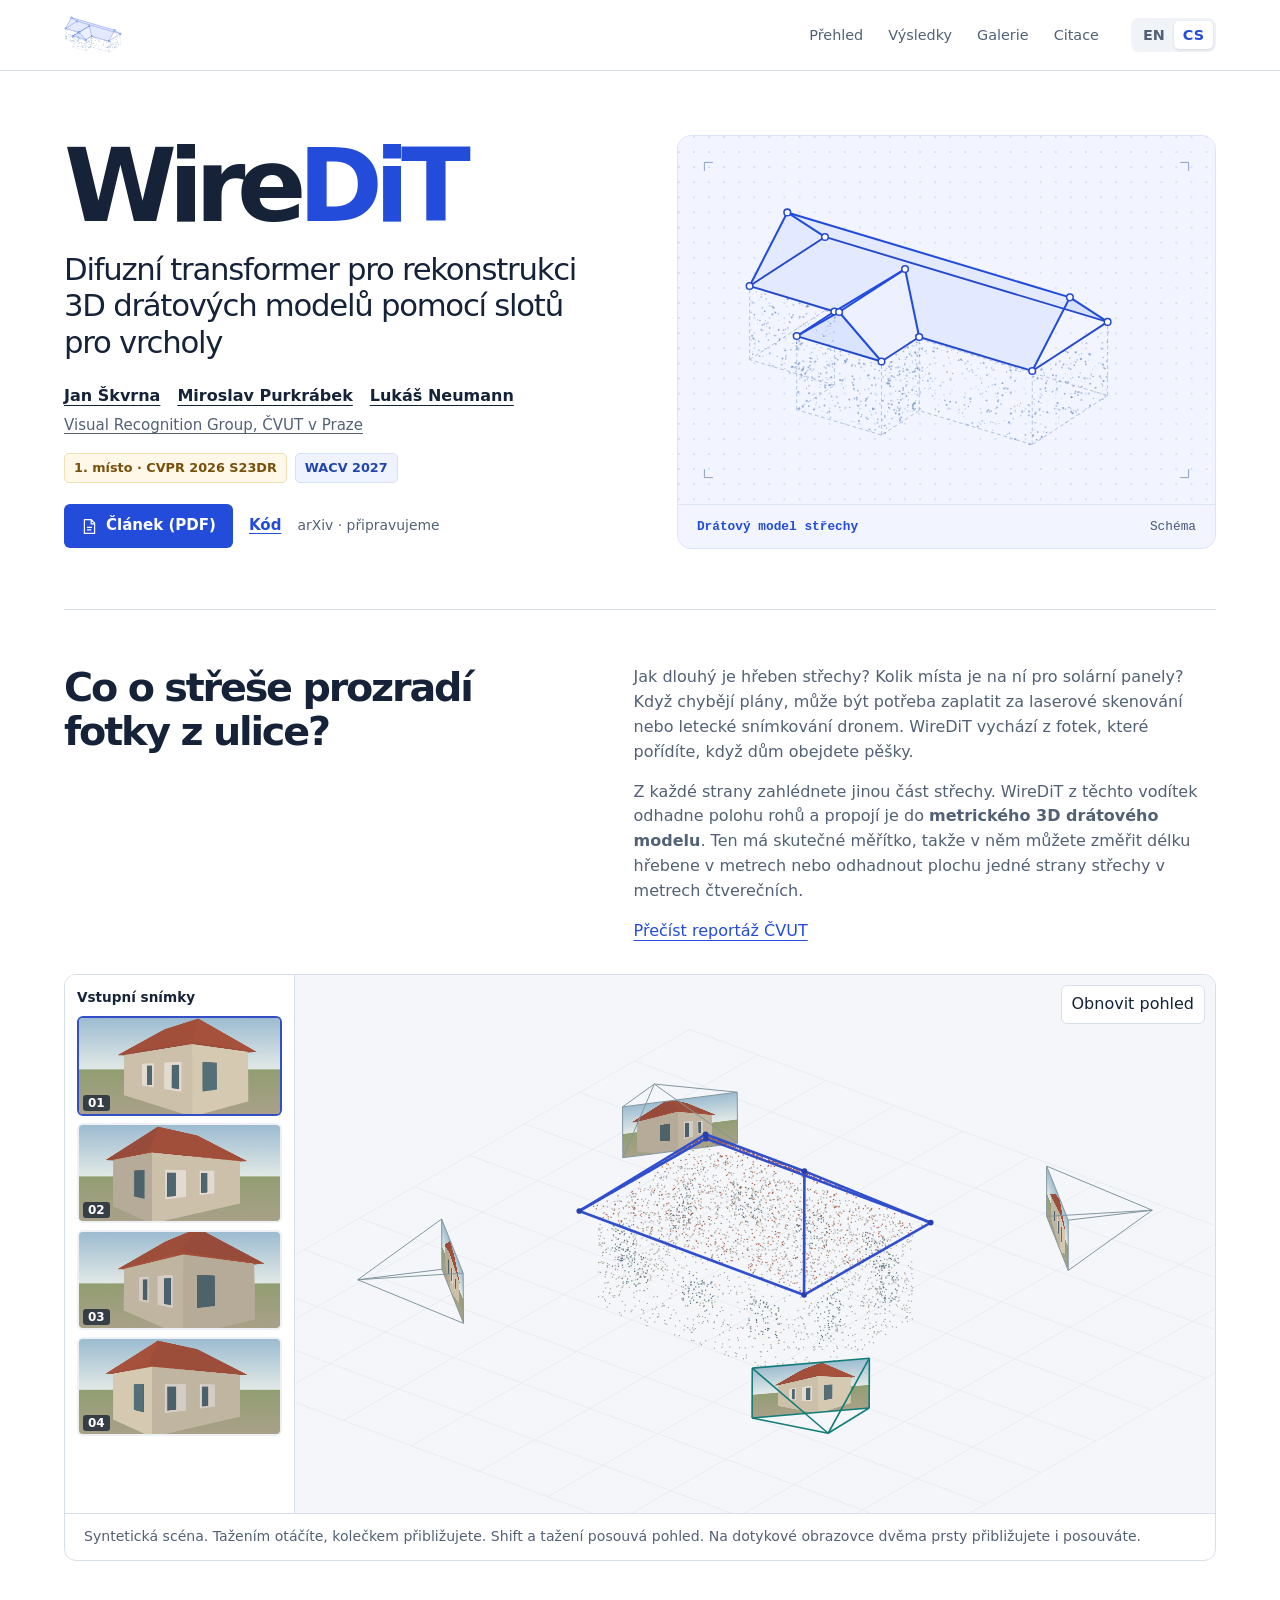
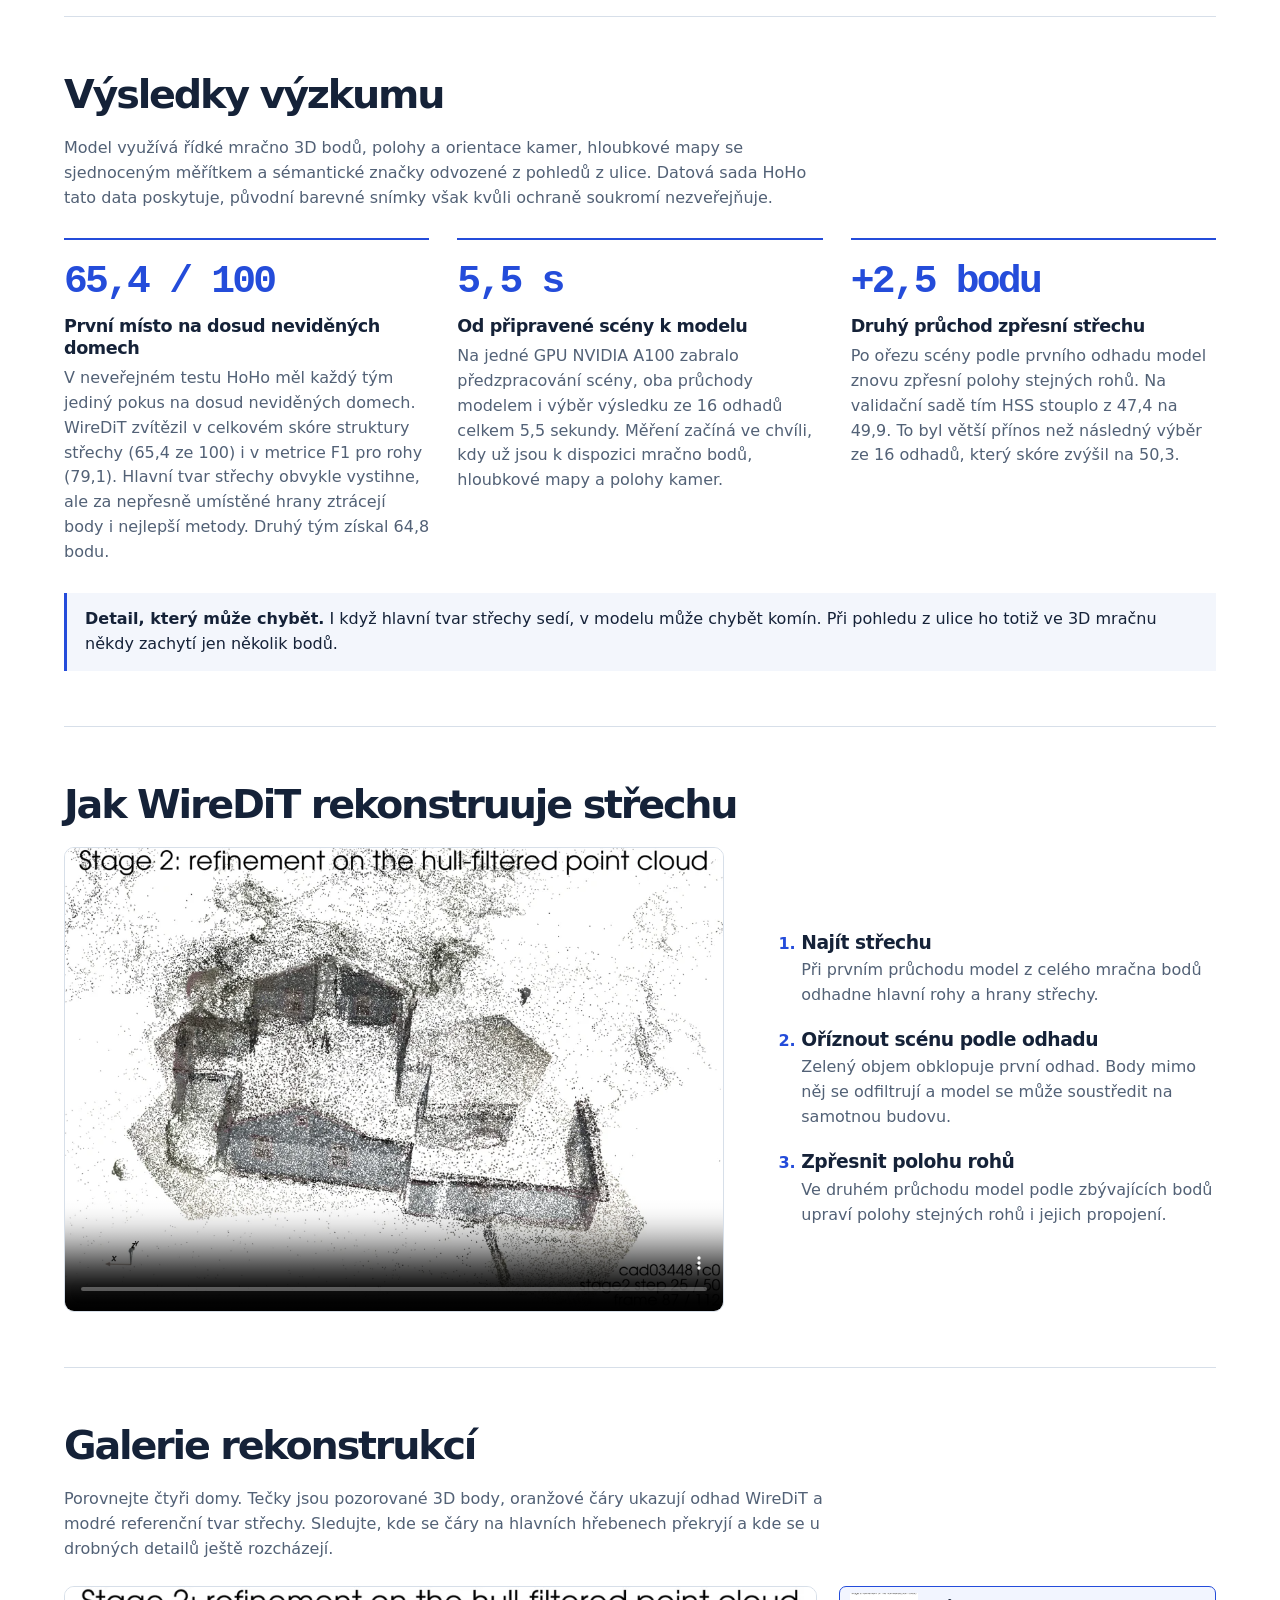
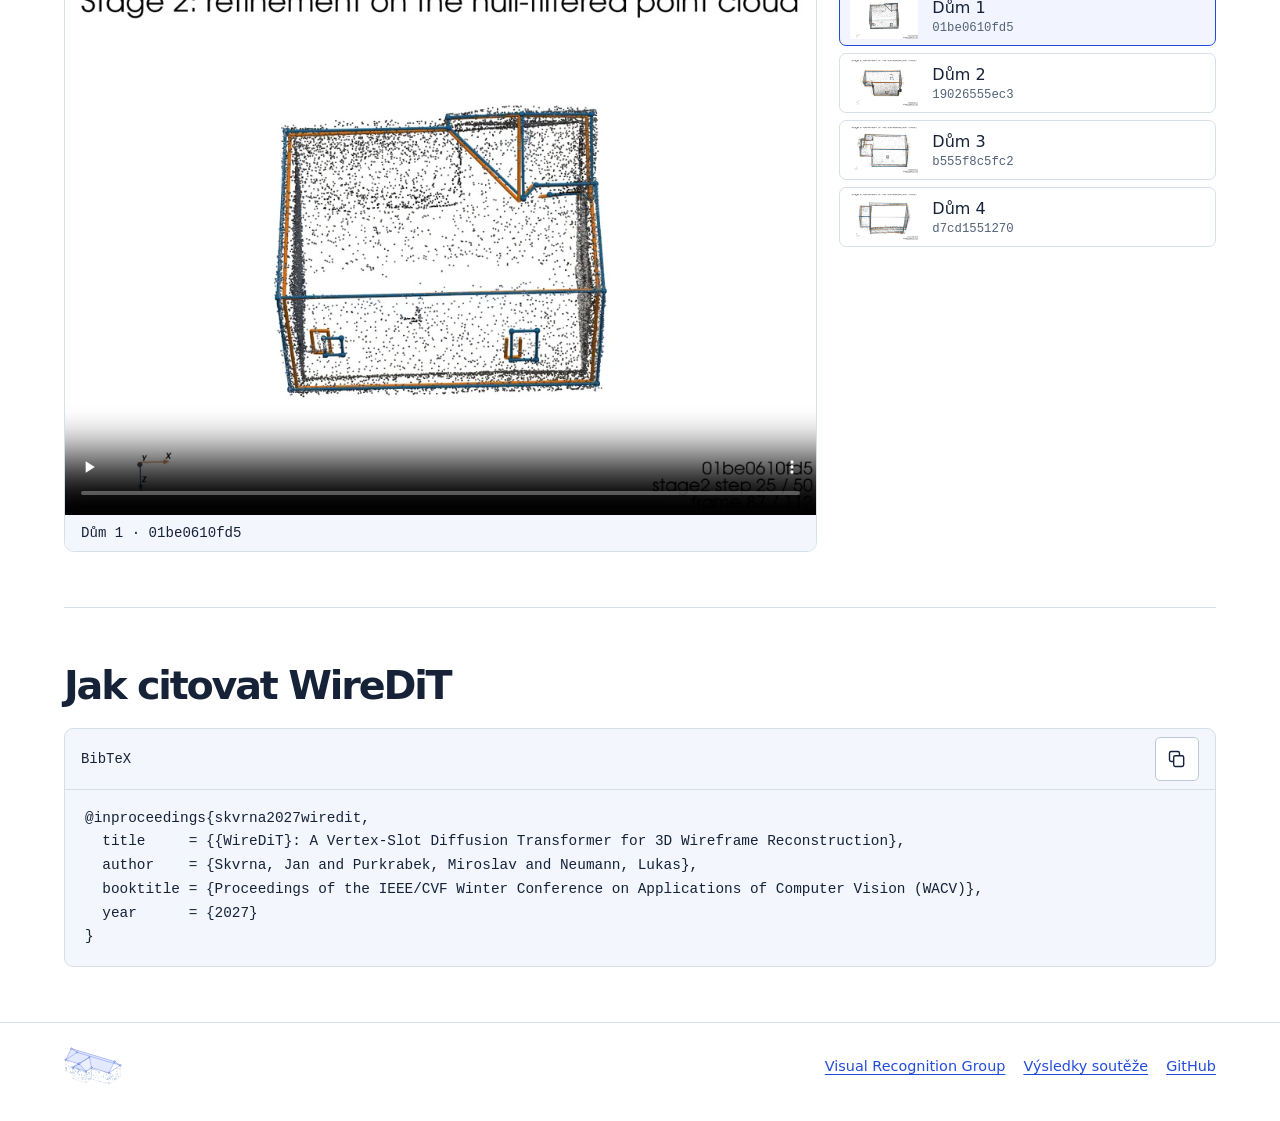
==== commit 86732555: "Replace overview placeholder with an interactive synthetic roof reconstruction" ====
--- a/cs/index.html
+++ b/cs/index.html
@@ -74,23 +74,11 @@
 <a href="https://fel.cvut.cz/cs/aktualne/novinky/84587-staci-vyfotit-dum-a-ai-dopocita-strechu-doktorandi-fel-cvut-zvitezili-v-prestizni-svetove-soutezi">Přečíst reportáž ČVUT</a>
 </div>
 </div>
-<figure class="pipeline">
-<div class="stages">
-<div class="stage">
-<img src="../assets/paper-capture.webp" alt="">
-<b>Fotky z ulice</b>
-</div>
-<div class="stage mid">
-<img alt="" src="../assets/house.svg">
-<b>WireDiT</b>
-</div>
-<div class="stage out">
-<img src="../assets/roof.svg" alt="">
-<b>3D drátový model</b>
-</div>
-</div>
-<figcaption>Ukázka připravované vizualizace. Zde si budete moci prohlédnout fotografie domu a otáčet jeho 3D modelem.</figcaption>
-</figure>
+<figure class="pipeline" id="reconstruction">
+<div class="recon-layout"><div class="recon-rail"><strong>Vstupní snímky</strong><div class="recon-photos"></div></div>
+<div class="recon-stage"><canvas tabindex="0" aria-label="Interaktivní 3D rekonstrukce" aria-describedby="recon-help"></canvas><button type="button" class="recon-reset">Obnovit pohled</button></div></div>
+<figcaption id="recon-help">Syntetická scéna. Tažením otáčíte, kolečkem přibližujete. Shift a tažení posouvá pohled. Na dotykové obrazovce dvěma prsty přibližujete i posouváte.</figcaption></figure>
+<script defer src="../viewer.js"></script>
 </section>
 <section class="section" id="findings">
 <h2>Výsledky výzkumu</h2>
--- a/style.css
+++ b/style.css
@@ -570,3 +570,17 @@
   min-height: 44px;
   min-width: 44px;
 }
+
+.recon-layout { display:grid; grid-template-columns:20% minmax(0,1fr); background:#f4f6fa; }
+.recon-rail { padding:12px; background:white; border-right:1px solid var(--line); }
+.recon-rail strong { display:block; font-size:.85rem; margin-bottom:8px; }
+.recon-photos { display:grid; gap:7px; }
+.recon-photos button { position:relative; display:block; padding:0; overflow:hidden; border:2px solid transparent; background:#edf1f6; border-radius:6px; cursor:pointer; }
+.recon-photos button[aria-pressed=true] { border-color:#344ec7; }
+.recon-photos canvas { display:block; width:100%; aspect-ratio:2.1; }
+.recon-photos span { position:absolute; bottom:3px; left:4px; color:white; background:#192436c9; padding:1px 5px; border-radius:3px; font:600 12px system-ui; }
+.recon-stage { position:relative; min-height:clamp(340px,42vw,540px); }
+.recon-stage canvas { position:absolute; inset:0; width:100%; height:100%; touch-action:none; cursor:grab; }
+.recon-stage canvas:active { cursor:grabbing; }
+.recon-reset { position:absolute; top:10px; right:10px; border:1px solid var(--line); background:white; color:var(--ink); padding:6px 10px; border-radius:6px; cursor:pointer; }
+@media(max-width:600px){.recon-rail{padding:6px 3px}.recon-rail strong{font-size:.75rem}.recon-photos canvas{aspect-ratio:1.25;object-fit:cover}.recon-layout{grid-template-columns:22% minmax(0,1fr)}}
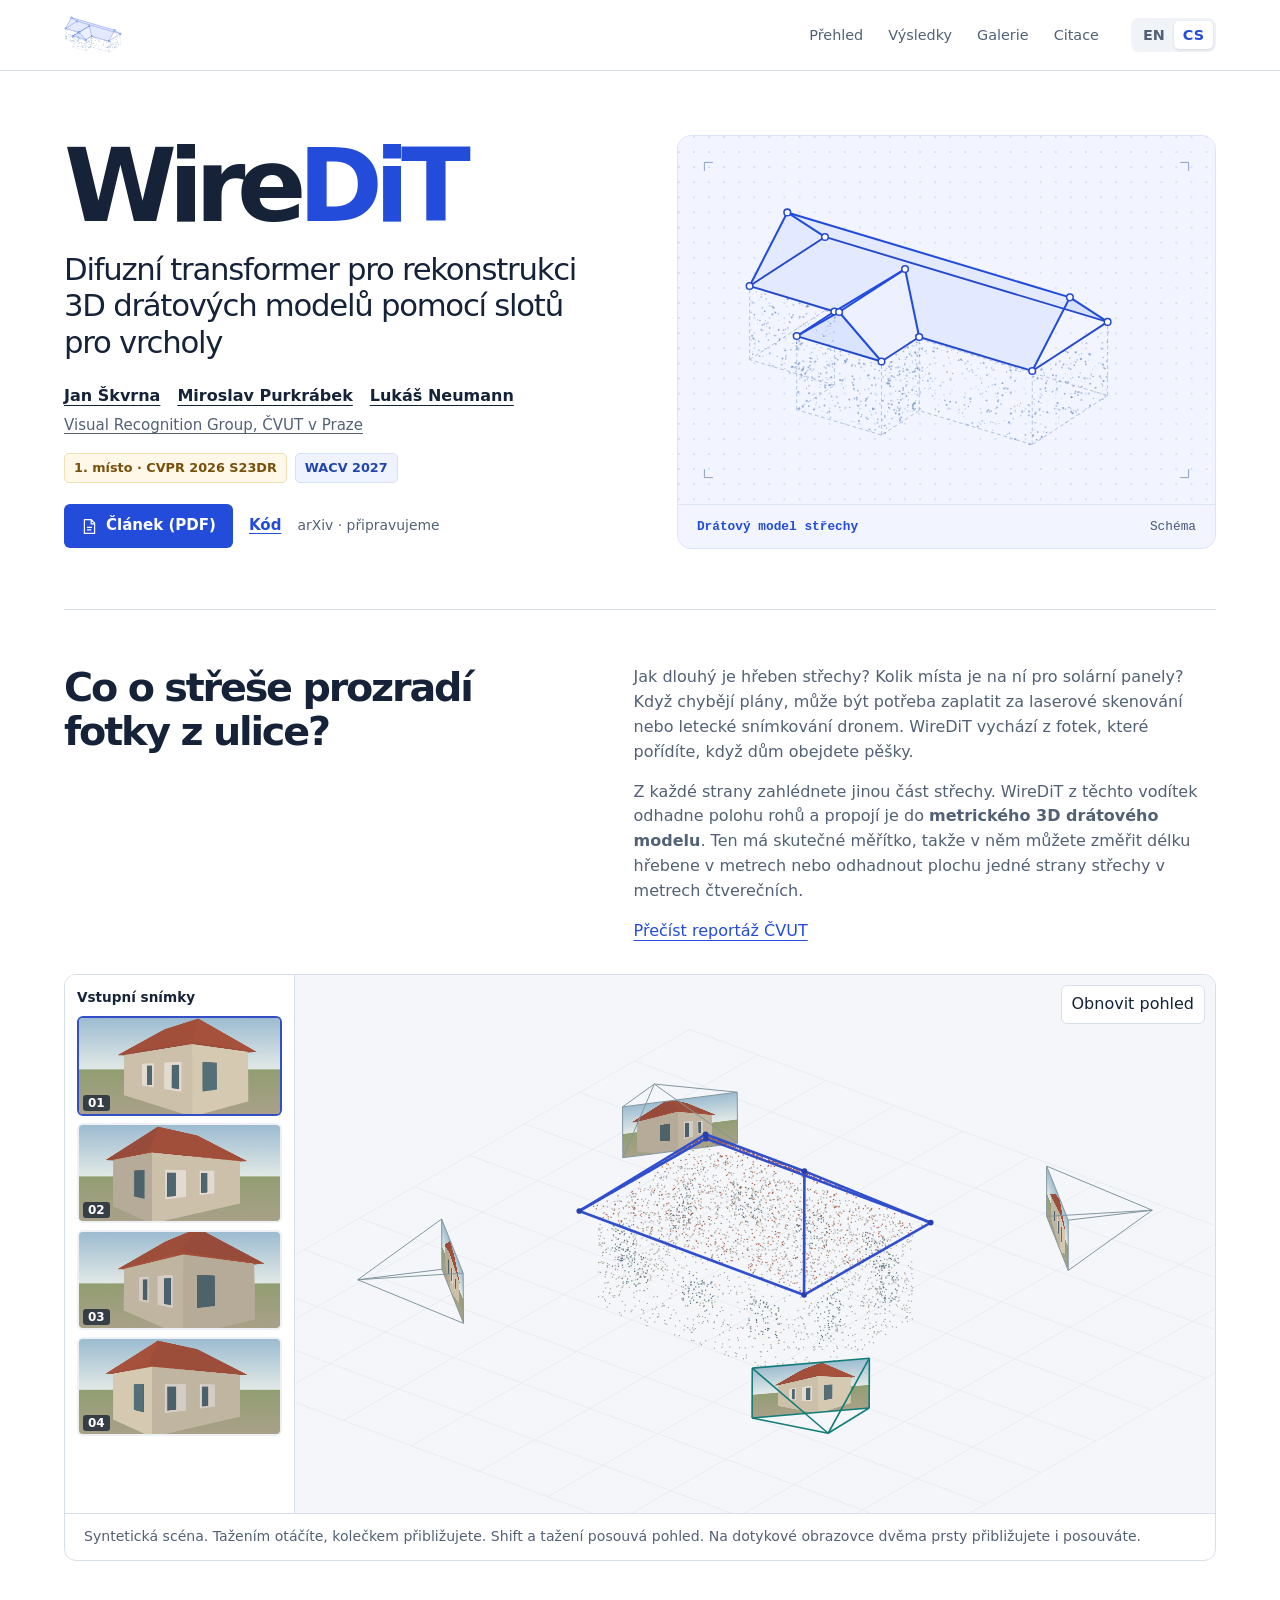
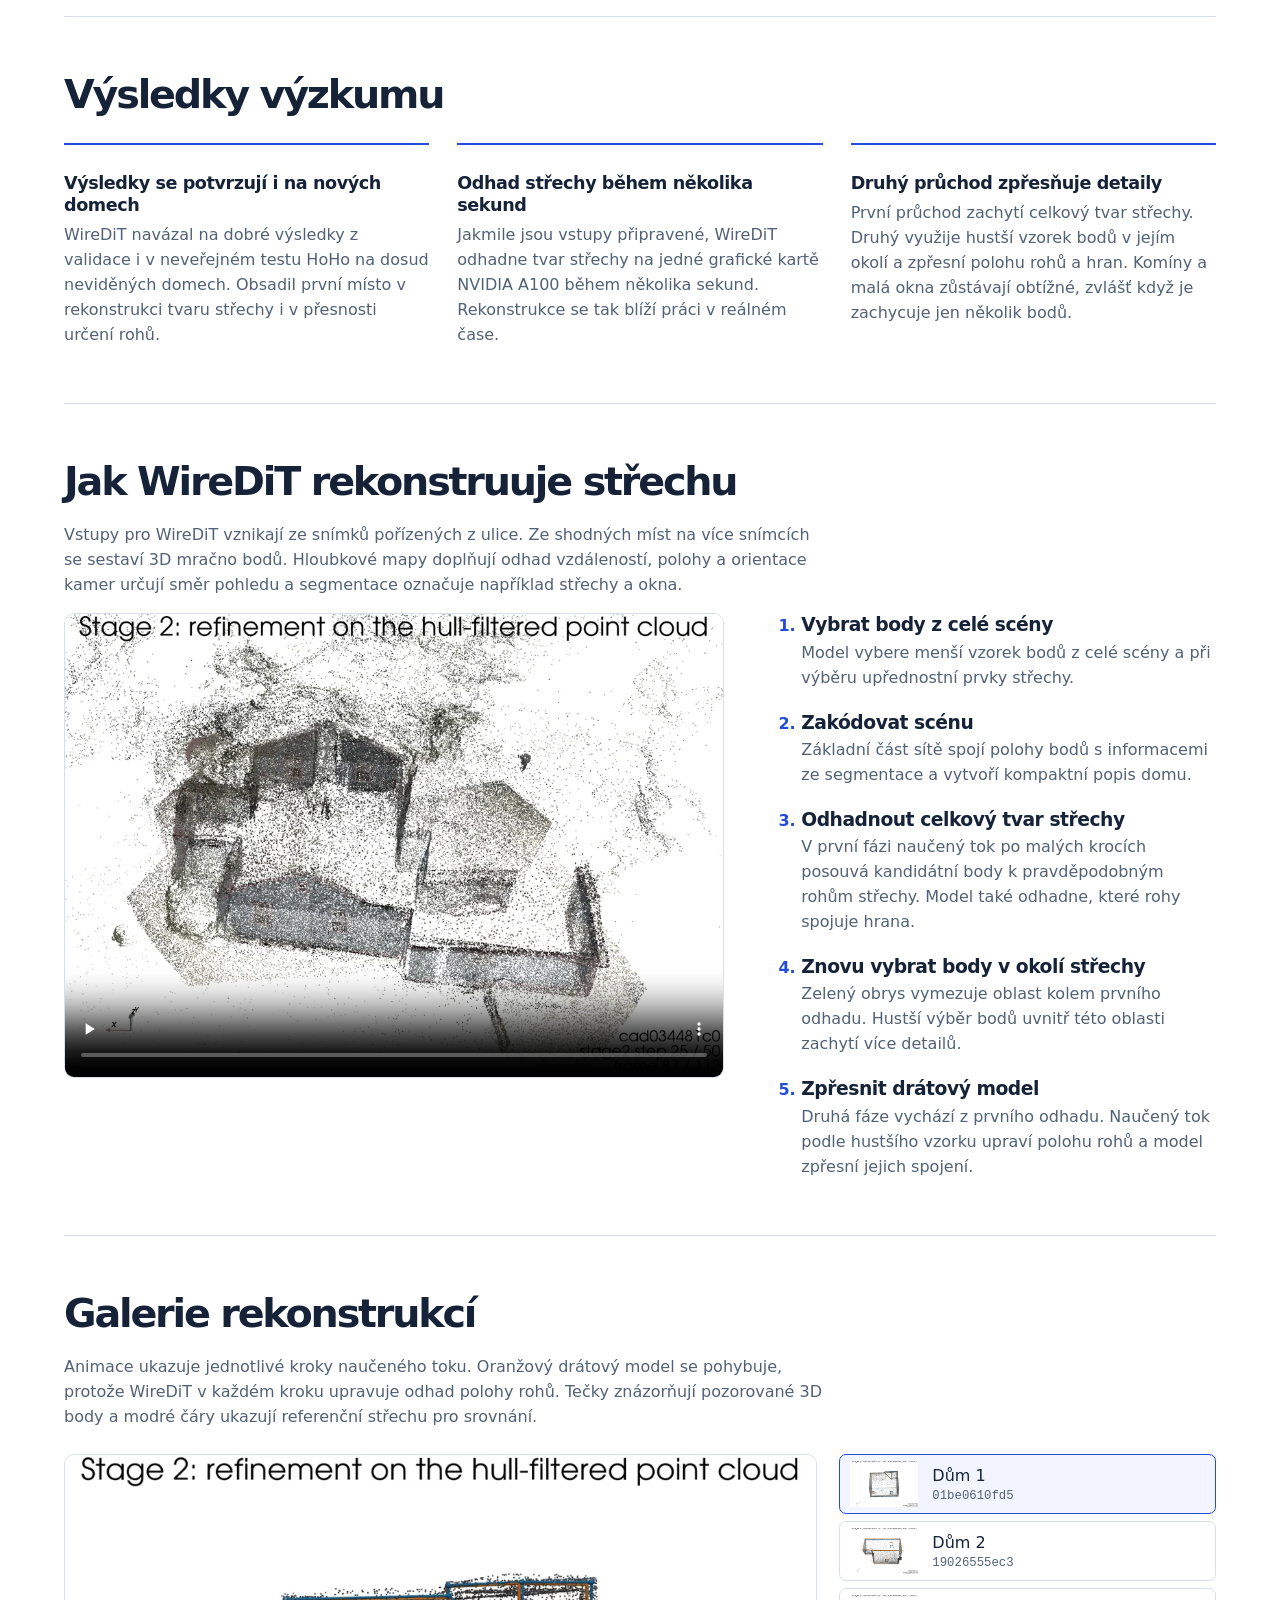
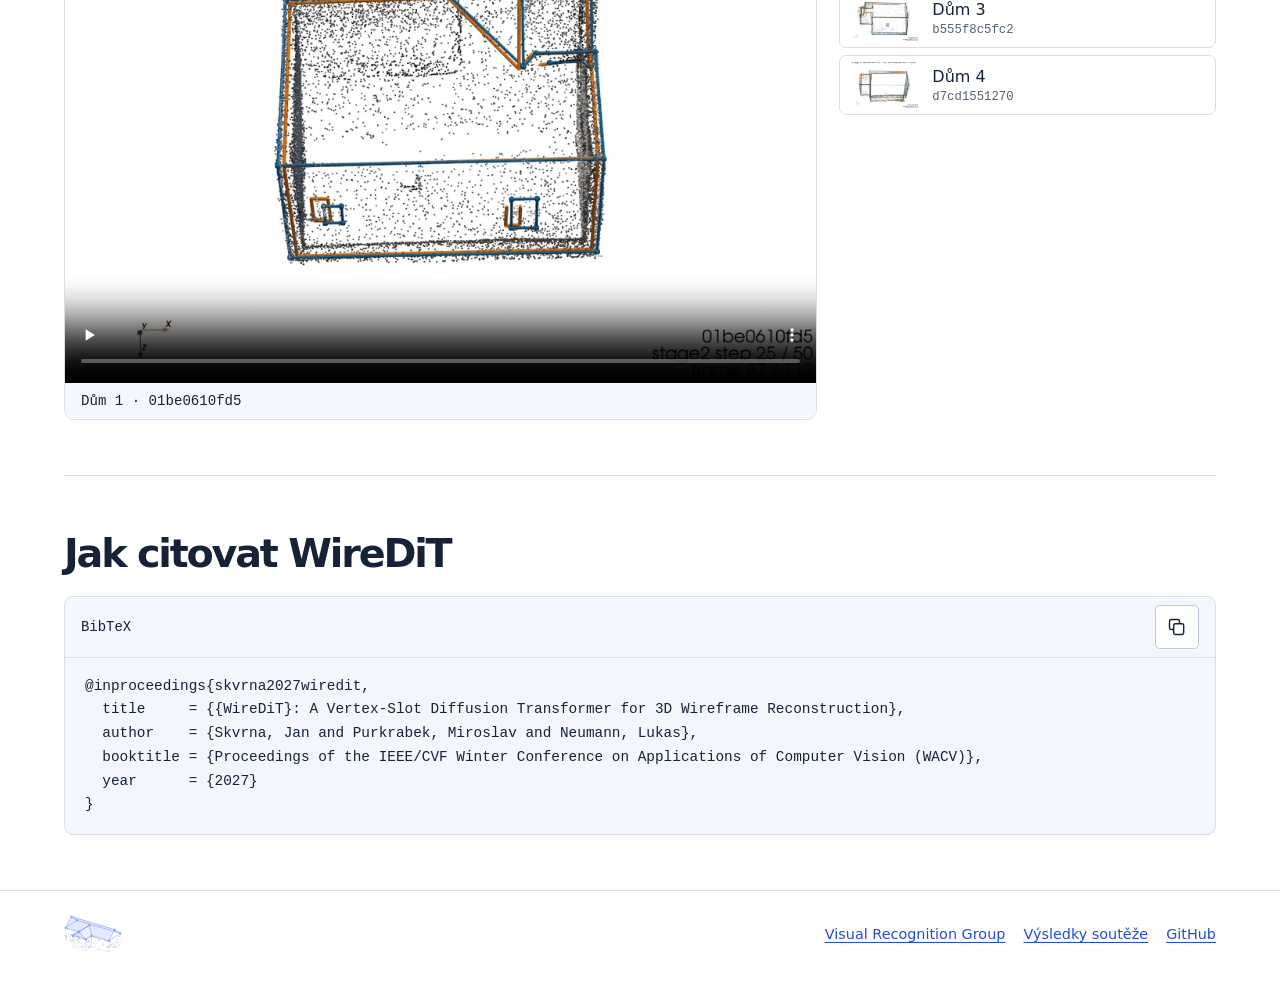
==== commit a9aafc33: "Explain generalization, two-stage reconstruction and gallery motion" ====
--- a/cs/index.html
+++ b/cs/index.html
@@ -82,36 +82,29 @@
 </section>
 <section class="section" id="findings">
 <h2>Výsledky výzkumu</h2>
-<p>Model využívá řídké mračno 3D bodů, polohy a orientace kamer, hloubkové mapy se sjednoceným měřítkem a sémantické značky odvozené z pohledů z ulice. Datová sada HoHo tato data poskytuje, původní barevné snímky však kvůli ochraně soukromí nezveřejňuje.</p>
 <div class="findings">
-<article class="finding">
-<strong>65,4 / 100</strong>
-<h3>První místo na dosud neviděných domech</h3>
-<p>V neveřejném testu HoHo měl každý tým jediný pokus na dosud neviděných domech. WireDiT zvítězil v celkovém skóre struktury střechy (65,4 ze 100) i v metrice F1 pro rohy (79,1). Hlavní tvar střechy obvykle vystihne, ale za nepřesně umístěné hrany ztrácejí body i nejlepší metody. Druhý tým získal 64,8 bodu.</p>
-</article>
-<article class="finding">
-<strong>5,5 s</strong>
-<h3>Od připravené scény k modelu</h3>
-<p>Na jedné GPU NVIDIA A100 zabralo předzpracování scény, oba průchody modelem i výběr výsledku ze 16 odhadů celkem 5,5 sekundy. Měření začíná ve chvíli, kdy už jsou k dispozici mračno bodů, hloubkové mapy a polohy kamer.</p>
-</article>
-<article class="finding">
-<strong>+2,5 bodu</strong>
-<h3>Druhý průchod zpřesní střechu</h3>
-<p>Po ořezu scény podle prvního odhadu model znovu zpřesní polohy stejných rohů. Na validační sadě tím HSS stouplo z 47,4 na 49,9. To byl větší přínos než následný výběr ze 16 odhadů, který skóre zvýšil na 50,3.</p>
-</article>
+<article class="finding"><h3>Výsledky se potvrzují i na nových domech</h3><p>WireDiT navázal na dobré výsledky z validace i v neveřejném testu HoHo na dosud neviděných domech. Obsadil první místo v rekonstrukci tvaru střechy i v přesnosti určení rohů.</p></article>
+<article class="finding"><h3>Odhad střechy během několika sekund</h3><p>Jakmile jsou vstupy připravené, WireDiT odhadne tvar střechy na jedné grafické kartě NVIDIA A100 během několika sekund. Rekonstrukce se tak blíží práci v reálném čase.</p></article>
+<article class="finding"><h3>Druhý průchod zpřesňuje detaily</h3><p>První průchod zachytí celkový tvar střechy. Druhý využije hustší vzorek bodů v jejím okolí a zpřesní polohu rohů a hran. Komíny a malá okna zůstávají obtížné, zvlášť když je zachycuje jen několik bodů.</p></article>
 </div>
-<aside class="limit"><strong>Detail, který může chybět.</strong> I když hlavní tvar střechy sedí, v modelu může chybět komín. Při pohledu z ulice ho totiž ve 3D mračnu někdy zachytí jen několik bodů.</aside>
 </section>
 <section class="section" id="walkthrough">
 <h2 id="walk-title">Jak WireDiT rekonstruuje střechu</h2>
+<p>Vstupy pro WireDiT vznikají ze snímků pořízených z ulice. Ze shodných míst na více snímcích se sestaví 3D mračno bodů. Hloubkové mapy doplňují odhad vzdáleností, polohy a orientace kamer určují směr pohledu a segmentace označuje například střechy a okna.</p>
 <div class="walkthrough">
 <figure class="player"><video controls playsinline muted loop preload="none" aria-labelledby="walk-title" poster="../assets/cad034481c0.webp" src="../assets/cad034481c0.mp4"></video></figure>
-<ol><li><h3>Najít střechu</h3><p>Při prvním průchodu model z celého mračna bodů odhadne hlavní rohy a hrany střechy.</p></li><li><h3>Oříznout scénu podle odhadu</h3><p>Zelený objem obklopuje první odhad. Body mimo něj se odfiltrují a model se může soustředit na samotnou budovu.</p></li><li><h3>Zpřesnit polohu rohů</h3><p>Ve druhém průchodu model podle zbývajících bodů upraví polohy stejných rohů i jejich propojení.</p></li></ol>
+<ol>
+<li><h3>Vybrat body z celé scény</h3><p>Model vybere menší vzorek bodů z celé scény a při výběru upřednostní prvky střechy.</p></li>
+<li><h3>Zakódovat scénu</h3><p>Základní část sítě spojí polohy bodů s informacemi ze segmentace a vytvoří kompaktní popis domu.</p></li>
+<li><h3>Odhadnout celkový tvar střechy</h3><p>V první fázi naučený tok po malých krocích posouvá kandidátní body k pravděpodobným rohům střechy. Model také odhadne, které rohy spojuje hrana.</p></li>
+<li><h3>Znovu vybrat body v okolí střechy</h3><p>Zelený obrys vymezuje oblast kolem prvního odhadu. Hustší výběr bodů uvnitř této oblasti zachytí více detailů.</p></li>
+<li><h3>Zpřesnit drátový model</h3><p>Druhá fáze vychází z prvního odhadu. Naučený tok podle hustšího vzorku upraví polohu rohů a model zpřesní jejich spojení.</p></li>
+</ol>
 </div>
 </section>
 <section class="section" id="gallery">
 <h2>Galerie rekonstrukcí</h2>
-<p>Porovnejte čtyři domy. Tečky jsou pozorované 3D body, oranžové čáry ukazují odhad WireDiT a modré referenční tvar střechy. Sledujte, kde se čáry na hlavních hřebenech překryjí a kde se u drobných detailů ještě rozcházejí.</p>
+<p>Animace ukazuje jednotlivé kroky naučeného toku. Oranžový drátový model se pohybuje, protože WireDiT v každém kroku upravuje odhad polohy rohů. Tečky znázorňují pozorované 3D body a modré čáry ukazují referenční střechu pro srovnání.</p>
 <div class="gallery" data-assets="../assets/">
 <figure class="player">
 <video controls playsinline muted loop preload="none" aria-labelledby="scene-title" poster="../assets/01be0610fd5.webp" src="../assets/01be0610fd5.mp4">
